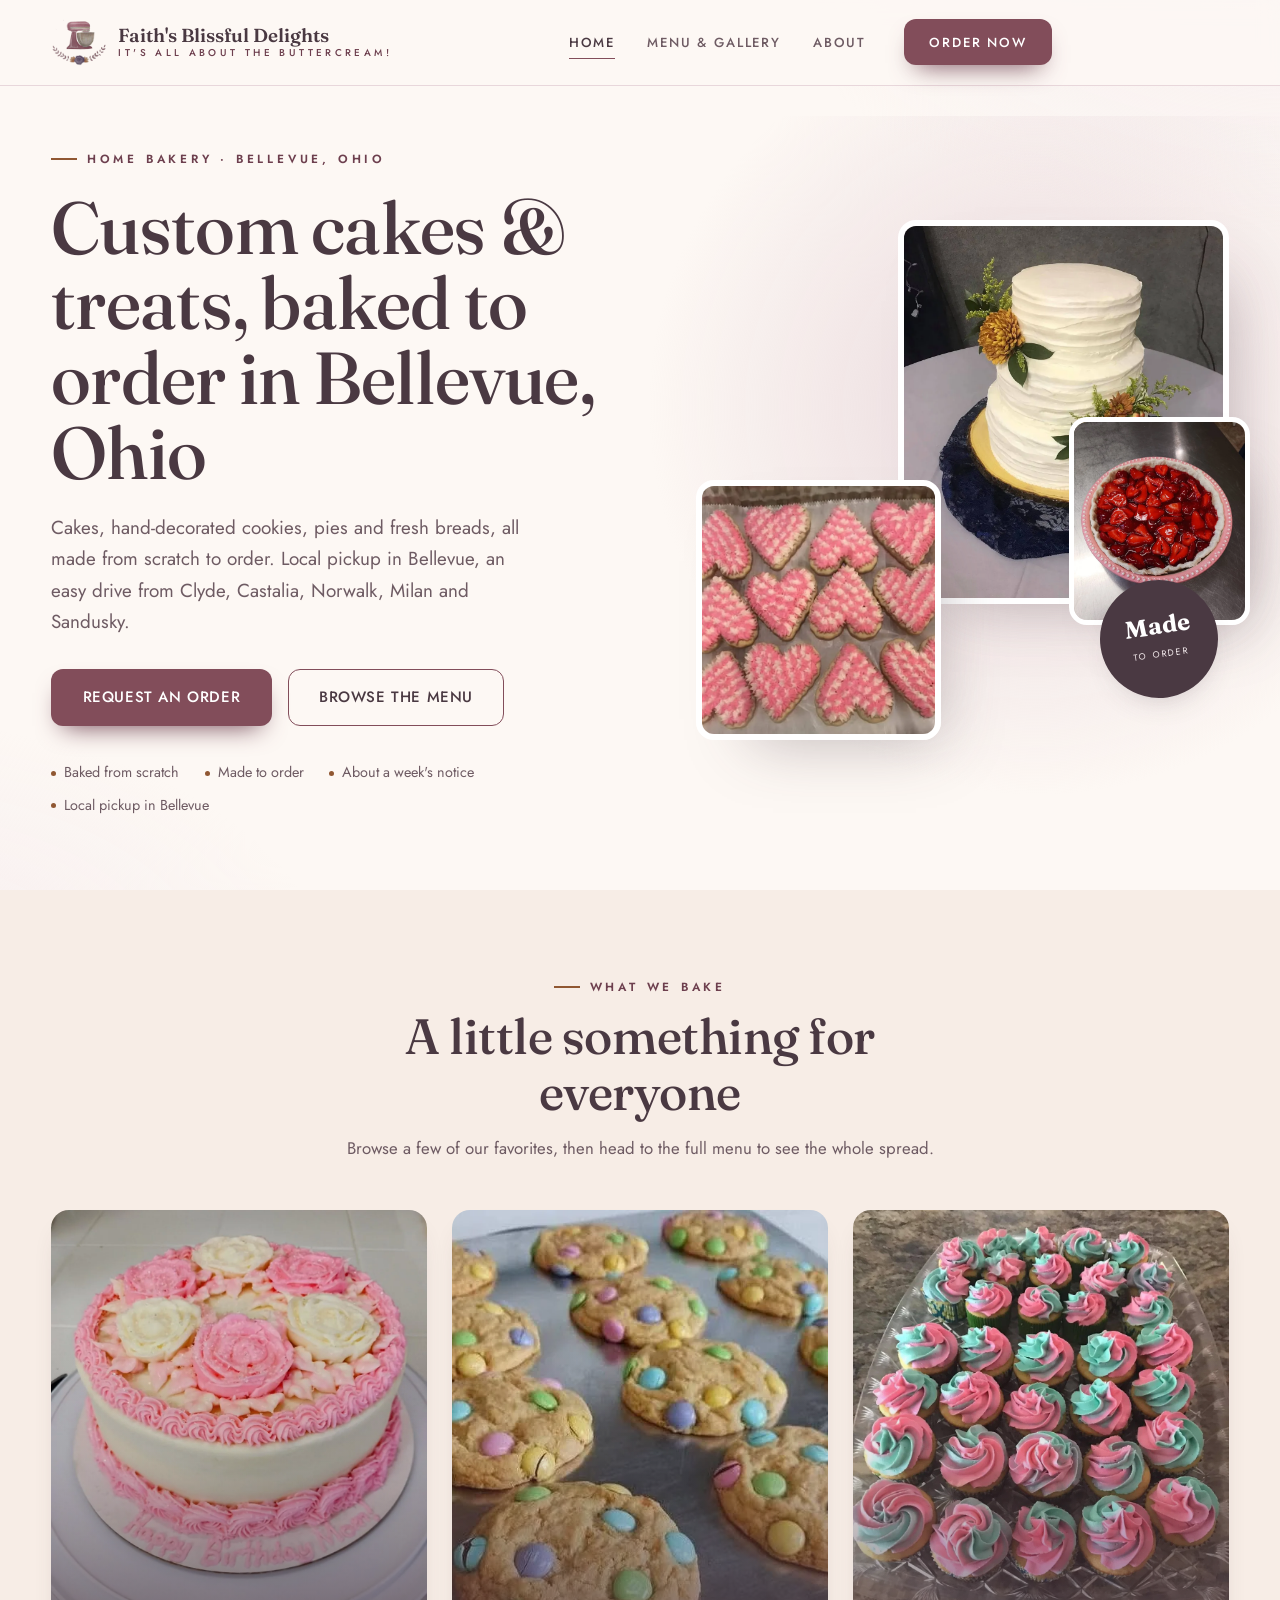
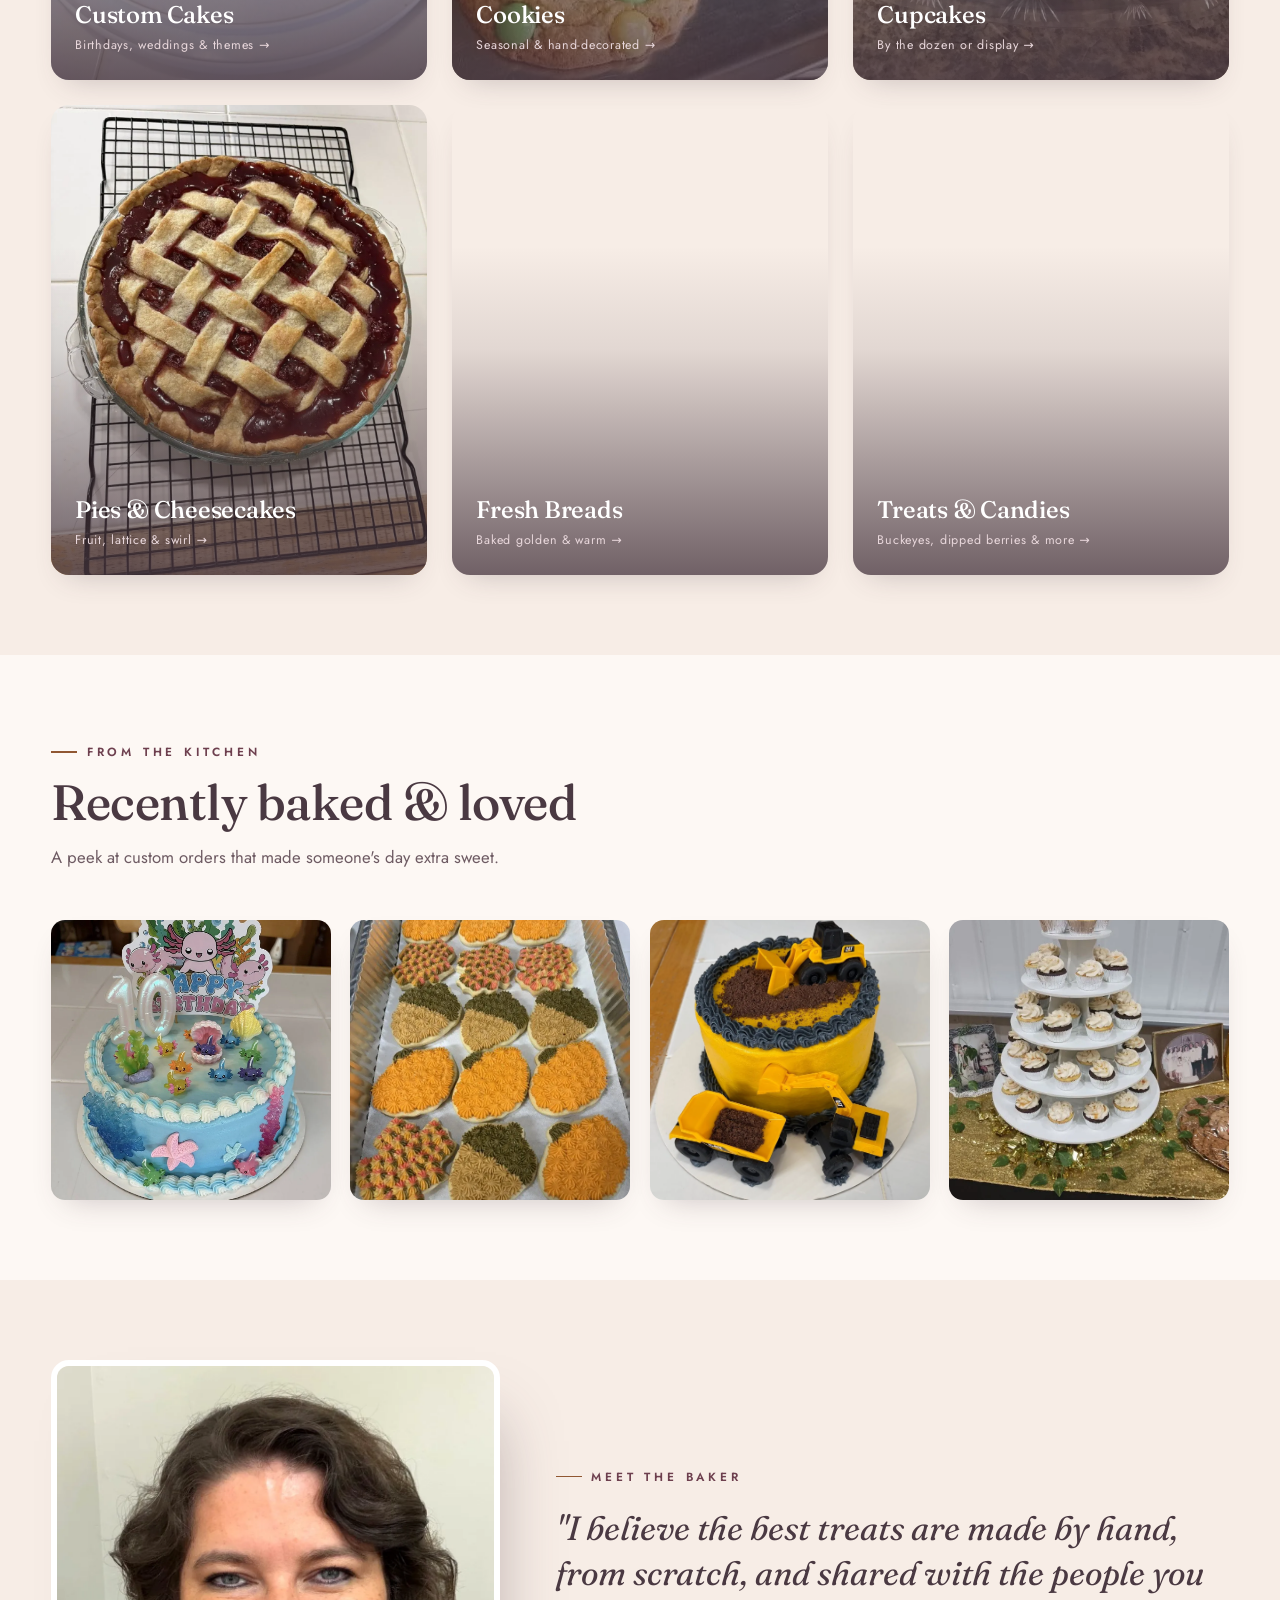
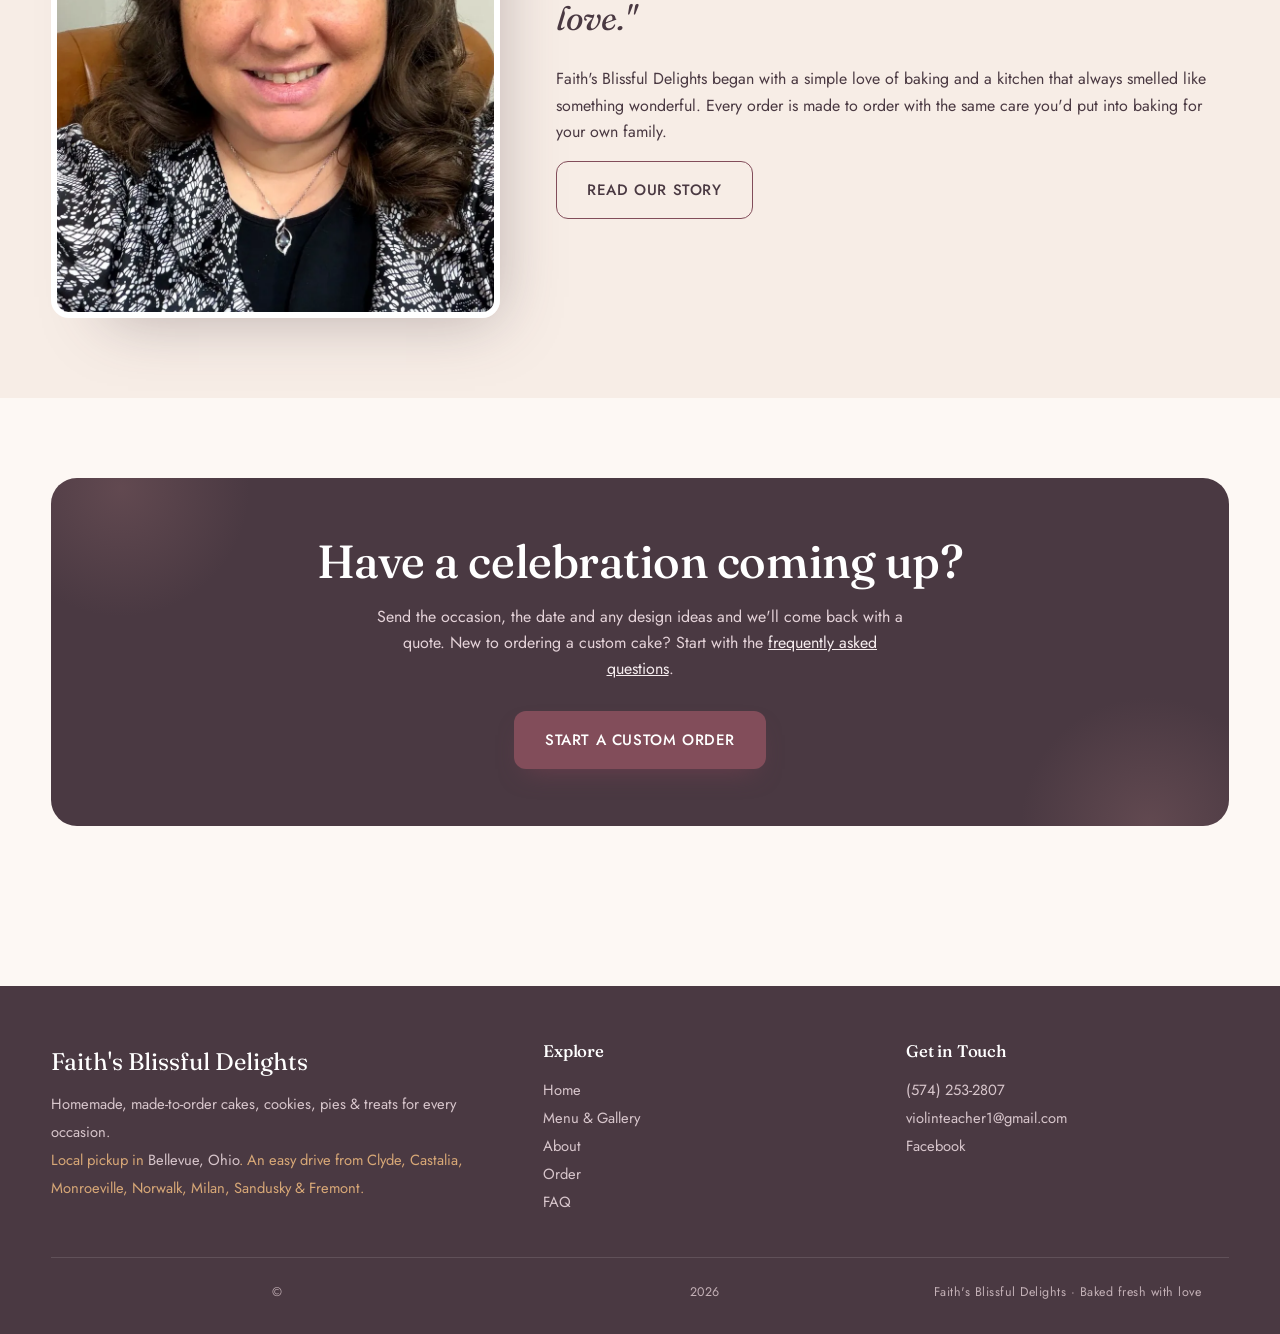
==== index.html @ 97f1eb55 "Enlarge contact-row tap targets on phones Phone, email, address and inline CTA links measured 21-24p" ====
<!DOCTYPE html>
<html lang="en">
<head>
<meta charset="UTF-8">
<meta name="viewport" content="width=device-width, initial-scale=1">
<meta name="color-scheme" content="light">
<meta name="supported-color-schemes" content="light">
<!-- Marks the document as scripted before first paint, so style.css can hide
     .reveal elements. If this never runs, they stay visible rather than blank. -->
<script>document.documentElement.className += " js";</script>
<!-- Google Analytics (GA4) -->
<script async src="https://www.googletagmanager.com/gtag/js?id=G-HCV9DY8H45"></script>
<script>
  window.dataLayer = window.dataLayer || [];
  function gtag(){dataLayer.push(arguments);}
  gtag('js', new Date());
  gtag('config', 'G-HCV9DY8H45');
</script>
<title>Faith's Blissful Delights | Home Bakery in Bellevue, OH</title>
<meta name="description" content="Custom cakes, cookies, pies & treats baked to order in Bellevue, Ohio. Birthdays, weddings & every celebration, with local pickup. Get a quote today.">
<link rel="canonical" href="https://faithsblissfuldelights.com/">
<meta name="robots" content="index, follow">
<meta name="geo.region" content="US-OH">
<meta name="geo.placename" content="Bellevue, Ohio">
<!-- Open Graph (Facebook, iMessage, etc.) -->
<meta property="og:type" content="website">
<meta property="og:title" content="Faith's Blissful Delights | Home Bakery in Bellevue, OH">
<meta property="og:description" content="Homemade cakes, cookies, pies & treats baked fresh to order in Bellevue, Ohio. Custom orders for every celebration.">
<meta property="og:url" content="https://faithsblissfuldelights.com/">
<meta property="og:image" content="https://faithsblissfuldelights.com/img/cake-wedding-rustic.jpg">
<meta property="og:site_name" content="Faith's Blissful Delights">
<meta name="twitter:card" content="summary_large_image">
<meta name="twitter:title" content="Faith's Blissful Delights | Home Bakery in Bellevue, OH">
<meta name="twitter:description" content="Homemade cakes, cookies, pies & treats baked fresh to order in Bellevue, Ohio.">
<meta name="twitter:image" content="https://faithsblissfuldelights.com/img/cake-wedding-rustic.jpg">
<link rel="icon" type="image/png" href="img/favicon.png">
<link rel="stylesheet" href="style.css?v=3">
<!-- Canonical business record. Other pages reference this by @id rather than
     repeating it. Deliberately omitted: `geo` (no verified coordinates - add them
     from the Google Business Profile once it exists, don't guess) and
     `openingHours` (made-to-order, so there are no storefront hours to publish). -->
<script type="application/ld+json">
{
  "@context": "https://schema.org",
  "@type": "Bakery",
  "@id": "https://faithsblissfuldelights.com/#bakery",
  "name": "Faith's Blissful Delights",
  "description": "Home bakery in Bellevue, Ohio making custom cakes, hand-decorated cookies, cupcakes, pies and fresh breads to order.",
  "slogan": "It's all about the Buttercream!",
  "url": "https://faithsblissfuldelights.com/",
  "logo": "https://faithsblissfuldelights.com/img/logo-faith.png",
  "image": [
    "https://faithsblissfuldelights.com/img/cake-wedding-rustic.jpg",
    "https://faithsblissfuldelights.com/img/cake-lambeth.jpg",
    "https://faithsblissfuldelights.com/img/cookies-christmas-platter.jpg"
  ],
  "telephone": "+1-574-253-2807",
  "email": "violinteacher1@gmail.com",
  "priceRange": "$$",
  "currenciesAccepted": "USD",
  "address": {
    "@type": "PostalAddress",
    "addressLocality": "Bellevue",
    "addressRegion": "OH",
    "postalCode": "44811",
    "addressCountry": "US"
  },
  "areaServed": [
    { "@type": "City", "name": "Bellevue", "addressRegion": "OH" },
    { "@type": "City", "name": "Clyde", "addressRegion": "OH" },
    { "@type": "City", "name": "Castalia", "addressRegion": "OH" },
    { "@type": "City", "name": "Monroeville", "addressRegion": "OH" },
    { "@type": "City", "name": "Norwalk", "addressRegion": "OH" },
    { "@type": "City", "name": "Milan", "addressRegion": "OH" },
    { "@type": "City", "name": "Sandusky", "addressRegion": "OH" },
    { "@type": "City", "name": "Fremont", "addressRegion": "OH" }
  ],
  "servesCuisine": "Bakery, Desserts",
  "hasOfferCatalog": {
    "@type": "OfferCatalog",
    "name": "Made to order",
    "itemListElement": [
      { "@type": "Offer", "itemOffered": { "@type": "Product", "name": "Custom celebration cakes" } },
      { "@type": "Offer", "itemOffered": { "@type": "Product", "name": "Wedding cakes" } },
      { "@type": "Offer", "itemOffered": { "@type": "Product", "name": "Hand-decorated cookies" } },
      { "@type": "Offer", "itemOffered": { "@type": "Product", "name": "Cupcakes" } },
      { "@type": "Offer", "itemOffered": { "@type": "Product", "name": "Pies and cheesecakes" } },
      { "@type": "Offer", "itemOffered": { "@type": "Product", "name": "Fresh breads" } }
    ]
  },
  "sameAs": ["https://www.facebook.com/p/Faiths-Blissful-Delights-100063565023319/"]
}
</script>
<script type="application/ld+json">
{
  "@context": "https://schema.org",
  "@type": "WebSite",
  "name": "Faith's Blissful Delights",
  "url": "https://faithsblissfuldelights.com/",
  "publisher": { "@id": "https://faithsblissfuldelights.com/#bakery" }
}
</script>
<style>
/* ---------- HERO ---------- */
.hero{ position:relative; z-index:1; padding:3.5rem 0 4.5rem; overflow:hidden; }
.hero .wrap{ display:grid; grid-template-columns:1.05fr .95fr; gap:3.5rem; align-items:center; }
.hero-copy .eyebrow{ margin-bottom:1.3rem; }
.hero-copy h1{ font-size:clamp(2.7rem,6vw,4.6rem); line-height:1.02; margin-bottom:1.4rem; }
.hero-copy h1 em{ font-style:italic; color:var(--rose-deep); }
.hero-copy .lead{ font-size:1.18rem; color:var(--ink-soft); max-width:30rem; margin-bottom:2rem; }
.hero-actions{ display:flex; gap:1rem; flex-wrap:wrap; }
/* plain, verifiable facts — not styled as pseudo-statistics */
.hero-facts{ margin-top:2.2rem; display:flex; flex-wrap:wrap; gap:.55rem 1.6rem; list-style:none; }
.hero-facts li{ display:flex; align-items:center; gap:.5rem; font-size:.9rem; color:var(--ink-soft); }
.hero-facts li::before{ content:""; flex:none; width:5px; height:5px; border-radius:50%; background:var(--champagne); }

/* hero collage */
.hero-art{ position:relative; height:520px; }
.hero-art figure{ position:absolute; border-radius:var(--radius); overflow:hidden; box-shadow:var(--shadow); border:6px solid var(--white); }
.hero-art img{ width:100%; height:100%; object-fit:cover; }
.hero-art .a{ width:62%; height:74%; top:0; right:0; z-index:2; }
.hero-art .b{ width:46%; height:50%; bottom:0; left:0; z-index:3; }
.hero-art .c{ width:34%; height:40%; top:38%; right:-4%; z-index:4; border-width:5px; }
.hero-art .blob{ position:absolute; width:140%; height:140%; top:-20%; left:-20%; z-index:0;
  background:radial-gradient(circle at 60% 40%, var(--rose-soft), transparent 62%); }
.hero-badge{ position:absolute; bottom:8%; right:2%; z-index:5; width:118px; height:118px;
  display:grid; place-items:center; text-align:center; border-radius:50%;
  background:var(--ink); color:var(--rose-mist); font-family:var(--serif);
  box-shadow:var(--shadow-sm); transform:rotate(-8deg); }
.hero-badge b{ display:block; font-size:1.5rem; color:#fff; line-height:1; }
.hero-badge span{ font-family:var(--sans); font-size:.56rem; letter-spacing:.2em; text-transform:uppercase; margin-top:4px; }

/* ---------- categories ---------- */
.cats{ display:grid; grid-template-columns:repeat(3,1fr); gap:1.6rem; }
.cat{ position:relative; border-radius:var(--radius); overflow:hidden; aspect-ratio:4/5; box-shadow:var(--shadow-sm); display:block; }
.cat img{ width:100%; height:100%; object-fit:cover; transition:transform .7s cubic-bezier(.2,.7,.2,1); }
.cat::after{ content:""; position:absolute; inset:0; background:linear-gradient(to top, rgba(74,57,66,.78) 0%, rgba(74,57,66,.12) 48%, transparent 70%); }
.cat-label{ position:absolute; left:0; right:0; bottom:0; z-index:2; padding:1.4rem 1.5rem; color:#fff; }
.cat-label h3{ color:#fff; font-size:1.5rem; margin-bottom:.15rem; }
.cat-label span{ font-size:.78rem; letter-spacing:.06em; color:var(--rose-soft); display:inline-flex; align-items:center; gap:.4rem; }
.cat:hover img{ transform:scale(1.06); }

/* ---------- featured strip ---------- */
.feat{ display:grid; grid-template-columns:repeat(4,1fr); gap:1.2rem; }
.feat figure{ border-radius:14px; overflow:hidden; box-shadow:var(--shadow-sm); aspect-ratio:1; }
.feat img{ width:100%; height:100%; object-fit:cover; transition:transform .6s ease; }
.feat figure:hover img{ transform:scale(1.07); }

/* ---------- about teaser ---------- */
.about-teaser{ display:grid; grid-template-columns:.8fr 1.2fr; gap:3.5rem; align-items:center; }
.about-teaser .photo{ border-radius:var(--radius); overflow:hidden; box-shadow:var(--shadow); border:6px solid var(--white); }
.about-teaser .photo img{ width:100%; aspect-ratio:4/5; object-fit:cover; object-position:center top; }
.about-teaser blockquote{ font-family:var(--serif); font-size:clamp(1.5rem,3vw,2.1rem); font-style:italic; line-height:1.34; color:var(--ink); margin:1.2rem 0 1.6rem; }
.about-teaser .sig{ font-family:var(--serif); font-size:1.15rem; color:var(--rose-deep); }

/* ---------- order band ---------- */
.order-band{ background:var(--ink); color:var(--rose-mist); border-radius:26px; padding:3.6rem; text-align:center; position:relative; overflow:hidden; }
.order-band::before, .order-band::after{ content:""; position:absolute; width:260px; height:260px; border-radius:50%; background:radial-gradient(circle, rgba(143,104,108,.34), transparent 70%); }
.order-band::before{ top:-120px; left:-60px; } .order-band::after{ bottom:-130px; right:-50px; }
.order-band h2{ color:#fff; font-size:clamp(2rem,4vw,2.9rem); margin-bottom:1rem; position:relative; }
.order-band p{ max-width:34rem; margin:0 auto 1.8rem; color:#e4d2d8; position:relative; }
.order-band .btn-primary{ position:relative; }

@media(max-width:860px){
  .hero .wrap{ grid-template-columns:1fr; gap:2.5rem; }
  .hero-art{ height:420px; order:-1; }
  .cats{ grid-template-columns:1fr 1fr; }
  .feat{ grid-template-columns:1fr 1fr; }
  .about-teaser{ grid-template-columns:1fr; gap:2rem; }
  .order-band{ padding:2.5rem 1.5rem; }
}
@media(max-width:520px){ .cats{ grid-template-columns:1fr; } }
</style>
</head>
<body>

<!-- NAV -->
<header class="nav">
  <div class="wrap">
    <a class="brand" href="index.html">
      <img class="mark" src="img/logo-faith.png" alt="Faith's Blissful Delights logo">
      <span class="name">Faith's Blissful Delights<span>It's all about the Buttercream!</span></span>
    </a>
    <nav class="nav-links" id="navLinks">
      <a href="index.html" class="active">Home</a>
      <a href="menu.html">Menu &amp; Gallery</a>
      <a href="about.html">About</a>
      <a href="order.html" class="btn btn-primary nav-cta">Order Now</a>
    </nav>
    <button class="nav-toggle" id="navToggle" aria-label="Menu"><span></span><span></span><span></span></button>
  </div>
</header>

<!-- HERO -->
<section class="hero">
  <div class="wrap">
    <div class="hero-copy reveal">
      <span class="eyebrow">Home bakery &middot; Bellevue, Ohio</span>
      <h1>Custom cakes &amp; treats, baked to order in Bellevue, Ohio</h1>
      <p class="lead">Cakes, hand-decorated cookies, pies and fresh breads, all made from
        scratch to order. Local pickup in Bellevue, an easy drive from Clyde, Castalia,
        Norwalk, Milan and Sandusky.</p>
      <div class="hero-actions">
        <a href="order.html" class="btn btn-primary">Request an Order</a>
        <a href="menu.html" class="btn btn-ghost">Browse the Menu</a>
      </div>
      <ul class="hero-facts">
        <li>Baked from scratch</li>
        <li>Made to order</li>
        <li>About a week's notice</li>
        <li>Local pickup in Bellevue</li>
      </ul>
    </div>

    <div class="hero-art reveal">
      <div class="blob"></div>
      <figure class="a"><img src="img/cake-wedding-rustic.webp" alt="Rustic floral tiered wedding cake" fetchpriority="high" decoding="async"></figure>
      <figure class="b"><img src="img/cookies-heart-pink.webp" alt="Pink decorated heart cookies"></figure>
      <figure class="c"><img src="img/pie-strawberry-pink.webp" alt="Fresh strawberry pie"></figure>
      <div class="hero-badge"><div><b>Made</b><span>to Order</span></div></div>
    </div>
  </div>
</section>

<!-- CATEGORIES -->
<section class="section section-cream">
  <div class="wrap">
    <div class="section-head center reveal">
      <span class="eyebrow">What We Bake</span>
      <h2>A little something for everyone</h2>
      <p>Browse a few of our favorites, then head to the full menu to see the whole spread.</p>
    </div>
    <div class="cats">
      <a class="cat reveal" href="menu.html#cakes"><img src="img/cake-pink-rose.webp" alt="Custom cakes" loading="lazy" decoding="async"><div class="cat-label"><h3>Custom Cakes</h3><span>Birthdays, weddings &amp; themes &rarr;</span></div></a>
      <a class="cat reveal" href="menu.html#cookies"><img src="img/cookies-easter-mm.webp" alt="Decorated cookies" loading="lazy" decoding="async"><div class="cat-label"><h3>Cookies</h3><span>Seasonal &amp; hand-decorated &rarr;</span></div></a>
      <a class="cat reveal" href="menu.html#cupcakes"><img src="img/cupcakes-pink-teal.webp" alt="Cupcakes" loading="lazy" decoding="async"><div class="cat-label"><h3>Cupcakes</h3><span>By the dozen or display &rarr;</span></div></a>
      <a class="cat reveal" href="menu.html#pies"><img src="img/pie-cherry-lattice.webp" alt="Pies and cheesecakes" loading="lazy" decoding="async"><div class="cat-label"><h3>Pies &amp; Cheesecakes</h3><span>Fruit, lattice &amp; swirl &rarr;</span></div></a>
      <a class="cat reveal" href="menu.html#breads"><img src="img/bread-loaves-4.webp" alt="Fresh breads" loading="lazy" decoding="async"><div class="cat-label"><h3>Fresh Breads</h3><span>Baked golden &amp; warm &rarr;</span></div></a>
      <a class="cat reveal" href="menu.html#treats"><img src="img/treats-choc-strawberries.webp" alt="Sweet treats" loading="lazy" decoding="async"><div class="cat-label"><h3>Treats &amp; Candies</h3><span>Buckeyes, dipped berries &amp; more &rarr;</span></div></a>
    </div>
  </div>
</section>

<!-- FEATURED -->
<section class="section">
  <div class="wrap">
    <div class="section-head reveal">
      <span class="eyebrow">From the Kitchen</span>
      <h2>Recently baked &amp; loved</h2>
      <p>A peek at custom orders that made someone's day extra sweet.</p>
    </div>
    <div class="feat">
      <figure class="reveal"><img src="img/cake-axolotl.webp" alt="Axolotl ocean birthday cake" loading="lazy" decoding="async"></figure>
      <figure class="reveal"><img src="img/cookies-fall-pumpkin.webp" alt="Fall pumpkin and acorn cookies" loading="lazy" decoding="async"></figure>
      <figure class="reveal"><img src="img/cake-construction.webp" alt="Construction truck birthday cake" loading="lazy" decoding="async"></figure>
      <figure class="reveal"><img src="img/cupcakes-tower.webp" alt="Cupcake tower" loading="lazy" decoding="async"></figure>
    </div>
  </div>
</section>

<!-- ABOUT TEASER -->
<section class="section section-cream">
  <div class="wrap about-teaser">
    <div class="photo reveal"><img src="img/baker-faith.webp" alt="Faith, the baker behind Faith's Blissful Delights" loading="lazy" decoding="async"></div>
    <div class="reveal">
      <span class="eyebrow">Meet the Baker</span>
      <blockquote>"I believe the best treats are made by hand, from scratch, and shared with the people you love."</blockquote>
      <p>Faith's Blissful Delights began with a simple love of baking and a kitchen that always smelled like something wonderful. Every order is made to order with the same care you'd put into baking for your own family.</p>
      <p style="margin-top:1rem"><a href="about.html" class="btn btn-ghost">Read Our Story</a></p>
    </div>
  </div>
</section>

<!-- ORDER BAND -->
<section class="section">
  <div class="wrap">
    <div class="order-band reveal">
      <h2>Have a celebration coming up?</h2>
      <p>Send the occasion, the date and any design ideas and we'll come back with a quote. New to ordering a custom cake? Start with the <a href="faq.html" style="color:var(--rose-mist);text-decoration:underline">frequently asked questions</a>.</p>
      <a href="order.html" class="btn btn-primary">Start a Custom Order</a>
    </div>
  </div>
</section>

<!-- FOOTER -->
<footer class="footer" id="contact">
  <div class="wrap">
    <div>
      <div class="name-lg">Faith's Blissful Delights</div>
      <p>Homemade, made-to-order cakes, cookies, pies &amp; treats for every occasion.</p>
      <p class="place">Local pickup in <a href="https://www.google.com/maps/search/?api=1&amp;query=Bellevue%2C+OH" target="_blank" rel="noopener">Bellevue, Ohio</a>. An easy drive from Clyde, Castalia, Monroeville, Norwalk, Milan, Sandusky &amp; Fremont.</p>
    </div>
    <div>
      <h4>Explore</h4>
      <p><a href="index.html">Home</a></p>
      <p><a href="menu.html">Menu &amp; Gallery</a></p>
      <p><a href="about.html">About</a></p>
      <p><a href="order.html">Order</a></p>
      <p><a href="faq.html">FAQ</a></p>
    </div>
    <div>
      <h4>Get in Touch</h4>
      <p><a href="tel:5742532807">(574) 253-2807</a></p>
      <p><a href="mailto:violinteacher1@gmail.com">violinteacher1@gmail.com</a></p>
      <p><a href="https://www.facebook.com/p/Faiths-Blissful-Delights-100063565023319/" target="_blank" rel="noopener">Facebook</a></p>
    </div>
  </div>
  <div class="footer-bottom wrap">
    © <span id="yr"></span> Faith's Blissful Delights · Baked fresh with love
  </div>
</footer>

<script src="main.js?v=3"></script>
</body>
</html>
---- style.css ----
/* ============================================================
   Faith's Blissful Delights — shared styles
   Palette: dusty rose + ivory + soft charcoal-plum + champagne
   ============================================================ */

@import url('https://fonts.googleapis.com/css2?family=Fraunces:ital,opsz,wght@0,9..144,400;0,9..144,500;0,9..144,600;1,9..144,400;1,9..144,500&family=Jost:wght@300;400;500;600&display=swap');

:root{
  /* iOS Safari inverts pages that do not declare a scheme. */
  color-scheme: light only !important;
  /* ---- Core palette, sampled from Faith's hand-painted logo ----------------
     Every value below is taken from the pixels of img/logo-faith.png, and each
     is contrast-checked against WCAG AA (4.5:1 for normal text). The previous
     palette failed AA in four places, including the primary Order Now button
     at 2.60:1 — the ratios noted here are the reason for each choice.        */
  --plum:          #824d5a;  /* logo mixer body   — 6.65:1 on white  */
  --plum-deep:     #6d3f4e;  /* hover / active    — 8.50:1 on white  */
  --plum-tint:     #e8d7db;  /* borders, ghost-button hover          */
  --plum-wash:     #f6edef;  /* palest wash       — 9.35:1 on ink    */
  --mauve:         #8f686c;  /* logo mixing bowl  — 4.81:1 on white  */
  --terracotta:    #905732;  /* logo flowers      — 5.54:1 on ivory  */
  --terracotta-d:  #7d4a26;
  --terracotta-lt: #d8a877;  /* lifted for dark grounds — 5.01:1 on ink.
                                The base terracotta is only 1.84:1 there, so
                                anything sitting on the footer needs this.  */

  /* ---- Legacy aliases -----------------------------------------------------
     The original stylesheet named these after the old rose/champagne scheme
     and the names are referenced throughout all five pages. Rather than
     rewrite every call site, they now point at the logo-derived values above.
     Prefer the semantic names for anything new.                            */
  --rose:        var(--plum);
  --rose-deep:   var(--plum-deep);
  --rose-soft:   var(--plum-tint);
  --rose-mist:   var(--plum-wash);
  --champagne:   var(--terracotta);
  --champagne-d: var(--terracotta-d);

  --ivory:       #fdf8f4;   /* page background      — unchanged */
  --cream:       #f7ede6;   /* section alt bg       — unchanged */
  --ink:         #4a3942;   /* body text — 10.18:1 on ivory, unchanged */
  --ink-soft:    #6e5b63;   /* muted text — 5.96:1 on ivory, unchanged */
  --white:       #ffffff;
  --shadow:      26px 30px 60px -30px rgba(74,57,66,.35);
  --shadow-sm:   0 14px 30px -16px rgba(74,57,66,.30);
  --radius:      18px;
  --radius-btn:  12px;      /* buttons & interactive chips — squared, not pills */
  --maxw:        1180px;

  --serif: 'Fraunces', Georgia, 'Times New Roman', serif;
  --sans:  'Jost', system-ui, sans-serif;
}

*{ box-sizing:border-box; margin:0; padding:0; }

html{ scroll-behavior:smooth; }

body{
  font-family:var(--sans);
  color:var(--ink);
  background:var(--ivory);
  line-height:1.65;
  font-weight:400;
  -webkit-font-smoothing:antialiased;
  overflow-x:hidden;
}

/* subtle paper grain + blush corner washes for atmosphere */
body::before{
  content:"";
  position:fixed; inset:0;
  background:
    radial-gradient(70vw 60vh at 100% -10%, var(--rose-mist), transparent 60%),
    radial-gradient(60vw 50vh at -10% 110%, var(--rose-mist), transparent 60%);
  pointer-events:none; z-index:0;
}

h1,h2,h3,h4{ font-family:var(--serif); font-weight:500; line-height:1.12; color:var(--ink); letter-spacing:-.01em; }
img{ display:block; max-width:100%; }
a{ color:inherit; text-decoration:none; }

.wrap{ width:min(92%,var(--maxw)); margin-inline:auto; position:relative; z-index:1; }

/* ---------- buttons ---------- */
.btn{
  display:inline-flex; align-items:center; gap:.55rem;
  font-family:var(--sans); font-weight:500; font-size:.94rem;
  letter-spacing:.04em; text-transform:uppercase;
  padding:.95rem 1.9rem; border-radius:var(--radius-btn);
  border:1.5px solid transparent; cursor:pointer;
  transition:transform .25s ease, box-shadow .25s ease, background .25s ease, color .25s ease;
}
.btn-primary{ background:var(--rose); color:var(--white); box-shadow:0 12px 26px -12px var(--rose-deep); }
.btn-primary:hover{ background:var(--rose-deep); transform:translateY(-2px); box-shadow:0 18px 34px -14px var(--rose-deep); }
.btn-ghost{ background:transparent; color:var(--ink); border-color:var(--rose); }
.btn-ghost:hover{ background:var(--rose-soft); transform:translateY(-2px); }

/* ---------- nav ---------- */
.nav{
  position:sticky; top:0; z-index:50;
  backdrop-filter:saturate(140%) blur(10px);
  background:rgba(253,248,244,.82);
  border-bottom:1px solid var(--rose-soft);
}
.nav .wrap{ display:flex; align-items:center; justify-content:space-between; padding:.9rem 0; }
.brand{ display:flex; align-items:center; gap:.7rem; }
.brand .mark{ width:56px; height:56px; flex:none; object-fit:contain; }
.brand .name{ font-family:var(--serif); font-size:1.18rem; font-weight:600; line-height:1.05; color:var(--ink); }
.brand .name span{ display:block; font-family:var(--sans); font-size:.62rem; letter-spacing:.34em; text-transform:uppercase; color:var(--rose-deep); font-weight:500; margin-top:2px; }
.nav-links{ display:flex; align-items:center; gap:2rem; }
.nav-links a{ font-size:.82rem; letter-spacing:.14em; text-transform:uppercase; font-weight:500; color:var(--ink-soft); position:relative; padding:.2rem 0; }
.nav-links a::after{ content:""; position:absolute; left:0; bottom:-3px; width:0; height:1.5px; background:var(--rose); transition:width .28s ease; }
.nav-links a:hover, .nav-links a.active{ color:var(--ink); }
.nav-links a:hover::after, .nav-links a.active::after{ width:100%; }
.nav-cta{ margin-left:.4rem; }
/* Higher specificity than `.nav-links a` above, which otherwise wins over
   `.btn-primary` on two properties and breaks the button:
     - its `padding:.2rem 0` squashed the text against the button edges;
     - its `color:var(--ink-soft)` overrode the button's white text, leaving
       muted ink on a saturated fill (1.06:1 — effectively invisible).
   Both are pinned here. The corner radius comes from --radius-btn on .btn. */
.nav-links a.nav-cta{ padding:.7rem 1.5rem; color:var(--white); }
.nav-links a.nav-cta:hover, .nav-links a.nav-cta.active{ color:var(--white); }
/* it's a button, not a text link — drop the underline indicator that was
   cutting across the letters */
.nav-links a.nav-cta::after{ display:none; }
.nav-toggle{ display:none; background:none; border:0; cursor:pointer; padding:.4rem; }
.nav-toggle span{ display:block; width:24px; height:2px; background:var(--ink); margin:5px 0; transition:.3s; border-radius:2px; }

/* ---------- footer ---------- */
.footer{ background:var(--ink); color:var(--rose-mist); margin-top:5rem; padding:3.5rem 0 2rem; position:relative; z-index:1; }
.footer .wrap{ display:grid; grid-template-columns:1.4fr 1fr 1fr; gap:2.5rem; }
.footer h4{ color:var(--white); font-size:1.05rem; margin-bottom:1rem; font-weight:500; }
.footer .name-lg{ font-family:var(--serif); font-size:1.5rem; color:var(--white); margin-bottom:.6rem; }
.footer a, .footer p{ color:#d8c6cc; font-size:.92rem; line-height:1.9; }
.footer a:hover{ color:var(--rose-soft); }
/* the terracotta accent is too dark to sit on the ink footer (1.84:1), so the
   lifted variant is used here instead — 5.01:1 */
.footer .place{ color:var(--terracotta-lt); }
.footer-bottom{ text-align:center; margin-top:2.5rem; padding-top:1.5rem; border-top:1px solid rgba(255,255,255,.12); font-size:.78rem; letter-spacing:.04em; color:#c3b0b6; }

/* ---------- shared section bits ---------- */
.eyebrow{ font-family:var(--sans); font-size:.74rem; letter-spacing:.32em; text-transform:uppercase; color:var(--rose-deep); font-weight:600; display:inline-flex; align-items:center; gap:.6rem; }
.eyebrow::before{ content:""; width:26px; height:1.5px; background:var(--champagne); display:inline-block; }
.section{ padding:5rem 0; position:relative; z-index:1; }
.section-cream{ background:var(--cream); }
.section-head{ max-width:640px; margin-bottom:3rem; }
.section-head.center{ margin-inline:auto; text-align:center; }
.section-head.center .eyebrow{ justify-content:center; }
.section-head h2{ font-size:clamp(2rem,4.5vw,3.1rem); margin:.8rem 0 .9rem; }
.section-head p{ color:var(--ink-soft); font-size:1.05rem; }

/* reveal-on-scroll */
/* Scroll reveal.
   The hidden state is gated behind `.js`, which a tiny inline script in each
   page's <head> adds before first paint. If scripting is unavailable — or that
   bootstrap never runs — the class is absent and every .reveal element simply
   renders visible. Without this gate, a JS failure left all 62 reveal elements
   on the site permanently at opacity:0, i.e. an entirely blank page.
   main.js also carries a timeout failsafe for the case where the observer
   itself never fires (background or non-composited tabs throttle it). */
.js .reveal{ opacity:0; transform:translateY(26px); transition:opacity .8s ease, transform .8s ease; }
.js .reveal.in{ opacity:1; transform:none; }

/* Readers who ask for less motion get the content, not the animation. */
@media (prefers-reduced-motion: reduce){
  .js .reveal{ opacity:1; transform:none; transition:none; }
}

/* slim CTA ribbon — sales nudge that sits high on each page */
.cta-ribbon{ position:relative; z-index:1; }
.cta-ribbon .wrap{ display:flex; align-items:center; justify-content:space-between; gap:1.5rem; flex-wrap:wrap;
  background:linear-gradient(100deg, var(--rose) 0%, var(--rose-deep) 100%); color:#fff;
  border-radius:18px; padding:1.4rem 2rem; box-shadow:0 16px 34px -18px var(--rose-deep); }
.cta-ribbon .txt{ display:flex; align-items:center; gap:.9rem; }
.cta-ribbon .txt .ic{ font-size:1.7rem; }
.cta-ribbon .txt b{ font-family:var(--serif); font-size:1.25rem; font-weight:500; display:block; line-height:1.15; }
.cta-ribbon .txt span{ font-size:.9rem; color:var(--rose-mist); }
.cta-ribbon .btn{ background:#fff; color:var(--rose-deep); border-color:#fff; white-space:nowrap; }
.cta-ribbon .btn:hover{ background:var(--ink); color:#fff; border-color:var(--ink); transform:translateY(-2px); }
@media(max-width:600px){ .cta-ribbon .wrap{ flex-direction:column; text-align:center; padding:1.5rem; } .cta-ribbon .txt{ flex-direction:column; gap:.4rem; } }

@media(max-width:860px){
  /* backdrop-filter on a parent traps position:fixed children — remove it on mobile
     so the drawer & overlay position against the viewport, not the short nav bar */
  .nav{ backdrop-filter:none; -webkit-backdrop-filter:none; background:var(--ivory); }
  .nav-links{
    position:fixed; top:0; right:0; bottom:0; height:100vh; height:100dvh;
    width:min(80%,320px);
    background:var(--ivory);
    flex-direction:column; align-items:flex-start; justify-content:flex-start;
    padding:5.5rem 2rem 2rem; gap:1.6rem; transform:translateX(100%);
    transition:transform .35s ease; box-shadow:-18px 0 50px -20px rgba(74,57,66,.45); z-index:70;
    overflow-y:auto;
  }
  .nav-links.open{ transform:none; }
  .nav-links a{ font-size:1.05rem; width:100%; }
  .nav-links a::after{ display:none; }
  .nav-links .nav-cta{ width:100%; justify-content:center; margin-left:0; margin-top:.5rem; }
  .nav-toggle{ display:block; position:relative; z-index:80; }
  /* hamburger -> X */
  .nav-toggle.active span:nth-child(1){ transform:translateY(7px) rotate(45deg); }
  .nav-toggle.active span:nth-child(2){ opacity:0; }
  .nav-toggle.active span:nth-child(3){ transform:translateY(-7px) rotate(-45deg); }
  /* dimming overlay behind drawer */
  .nav-overlay{ position:fixed; inset:0; background:rgba(40,28,34,.5);
    opacity:0; visibility:hidden; transition:opacity .35s ease, visibility .35s ease; z-index:60; }
  .nav-overlay.open{ opacity:1; visibility:visible; }
  .footer .wrap{ grid-template-columns:1fr; gap:2rem; }
}

/* ===== Touch devices: disable hover effects to prevent the "tap twice" bug =====
   On touch screens the first tap would otherwise trigger :hover instead of the
   link. Limiting hover styling to real pointers makes the first tap activate. */
@media (hover: none) {
  .btn-primary:hover,
  .btn-ghost:hover,
  .cta-ribbon .btn:hover,
  .cat:hover img,
  .feat figure:hover img,
  .g-item:hover img { transform: none; }
  .btn-primary:hover { background: var(--rose); box-shadow: 0 12px 26px -12px var(--rose-deep); }
  .btn-ghost:hover { background: transparent; }
  .cta-ribbon .btn:hover { background:#fff; color:var(--rose-deep); border-color:#fff; }
}


/* --------------------------------------------------------------------------
   Footer link tap targets (added 2026-08-06 after a rendered audit).
   Footer links measured 17-36px tall against the 44px minimum that both Apple
   and Google publish, so a fingertip overlapped the neighbouring link. Padding
   only: the text size is unchanged, and this is scoped to phones so desktop
   footer density stays exactly as it was.
   -------------------------------------------------------------------------- */
@media (max-width: 640px) {
  footer .wrap a { padding-top: 11px; padding-bottom: 11px; }
}

/* --------------------------------------------------------------------------
   Contact-row tap targets (2026-08-06). Phone, email and address links measured
   21-24px against the 44px minimum. Padding only, phones only; inline-block so
   the padding actually enlarges the hit area rather than being ignored.
   -------------------------------------------------------------------------- */
@media (max-width: 640px) {
  .place a { display:inline-block; padding-top:10px; padding-bottom:10px; }
}
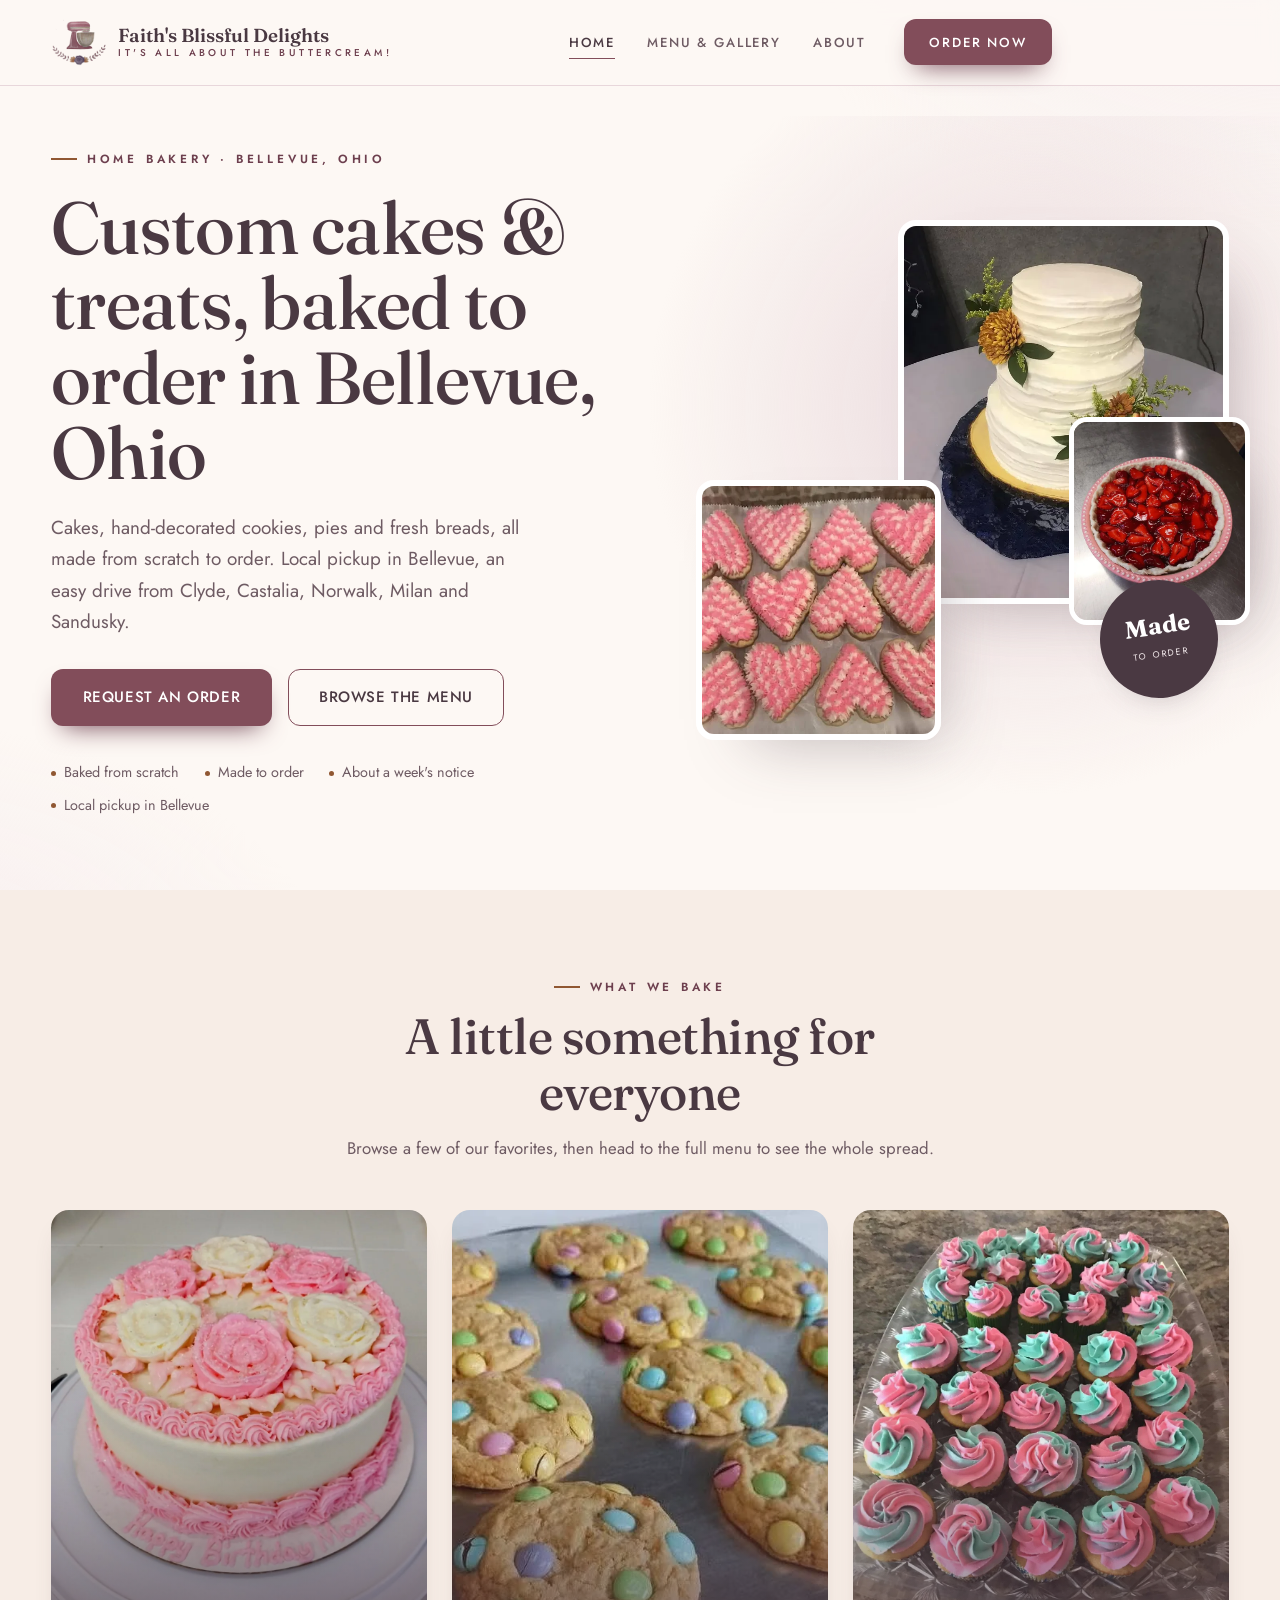
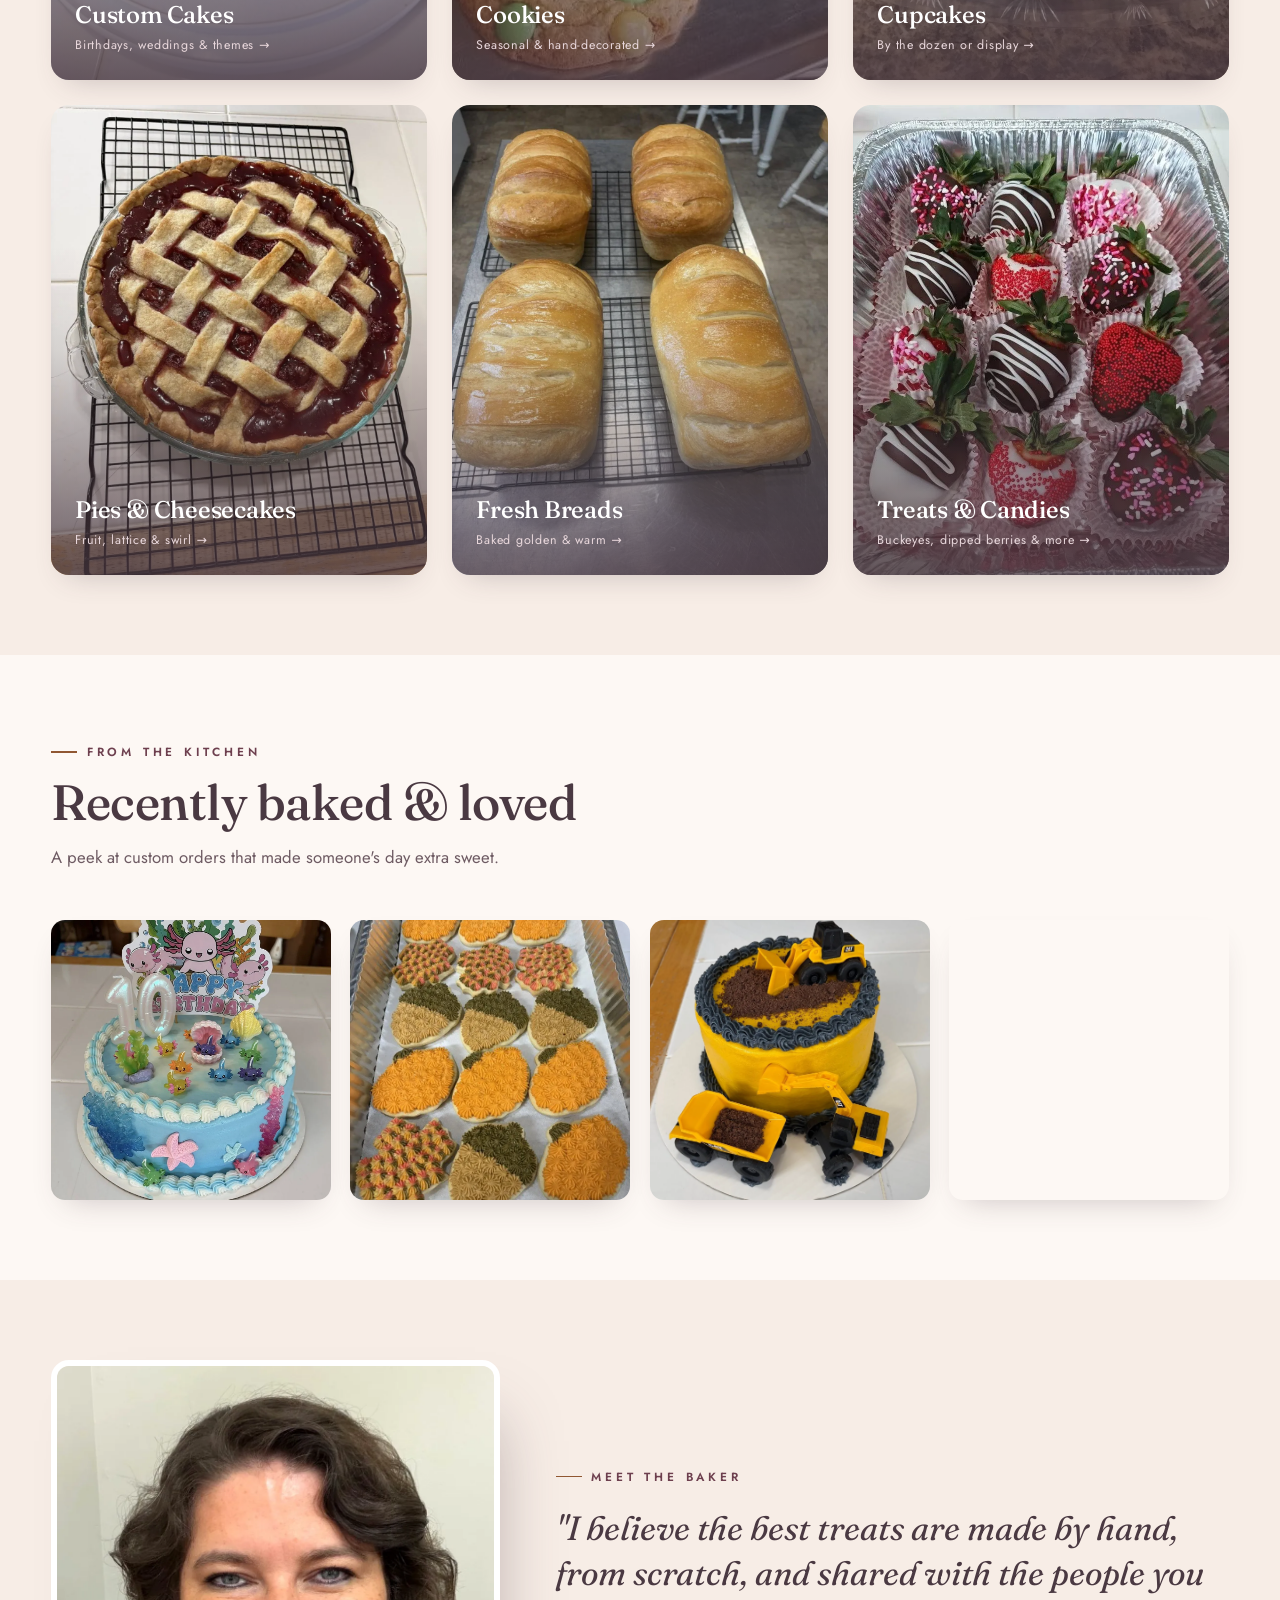
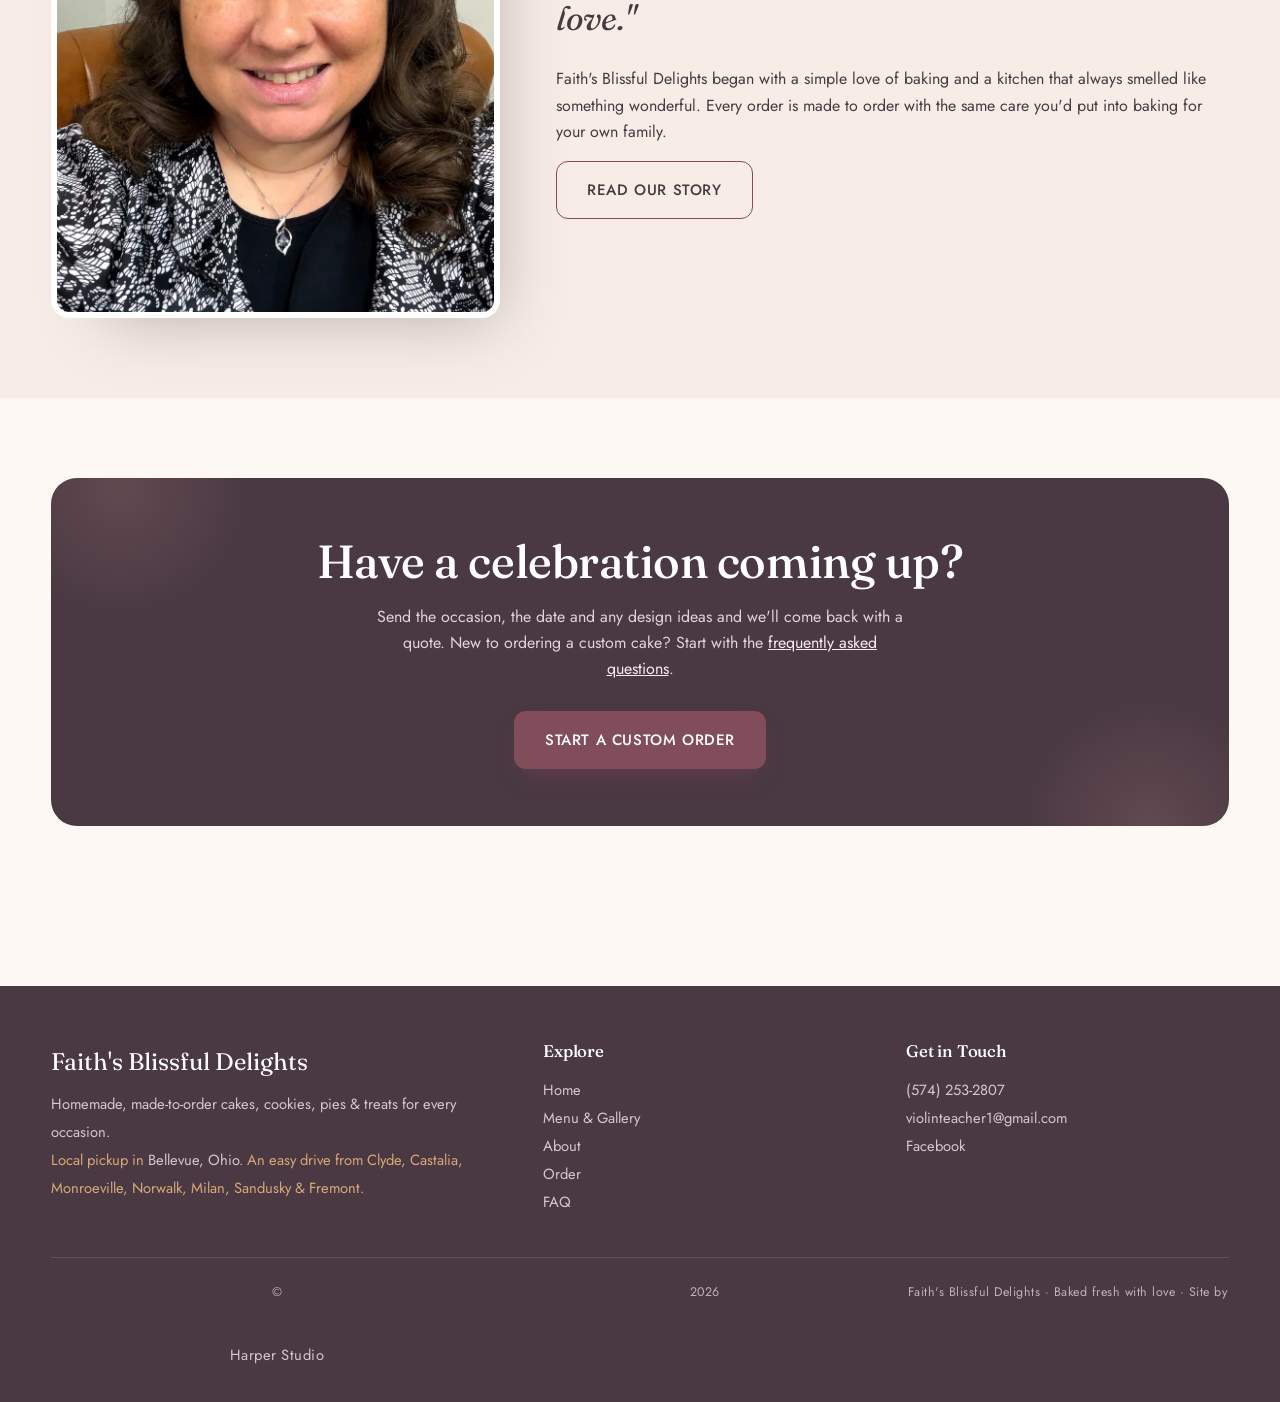
==== commit 50076199: "Add a "Site by Harper Studio" credit to the footer A single branded link in the footer of every page" ====
--- a/index.html
+++ b/index.html
@@ -306,7 +306,7 @@
     </div>
   </div>
   <div class="footer-bottom wrap">
-    © <span id="yr"></span> Faith's Blissful Delights · Baked fresh with love
+    © <span id="yr"></span> Faith's Blissful Delights · Baked fresh with love · Site by <a href="https://harperstudio.co/" target="_blank" rel="noopener">Harper Studio</a>
   </div>
 </footer>
 
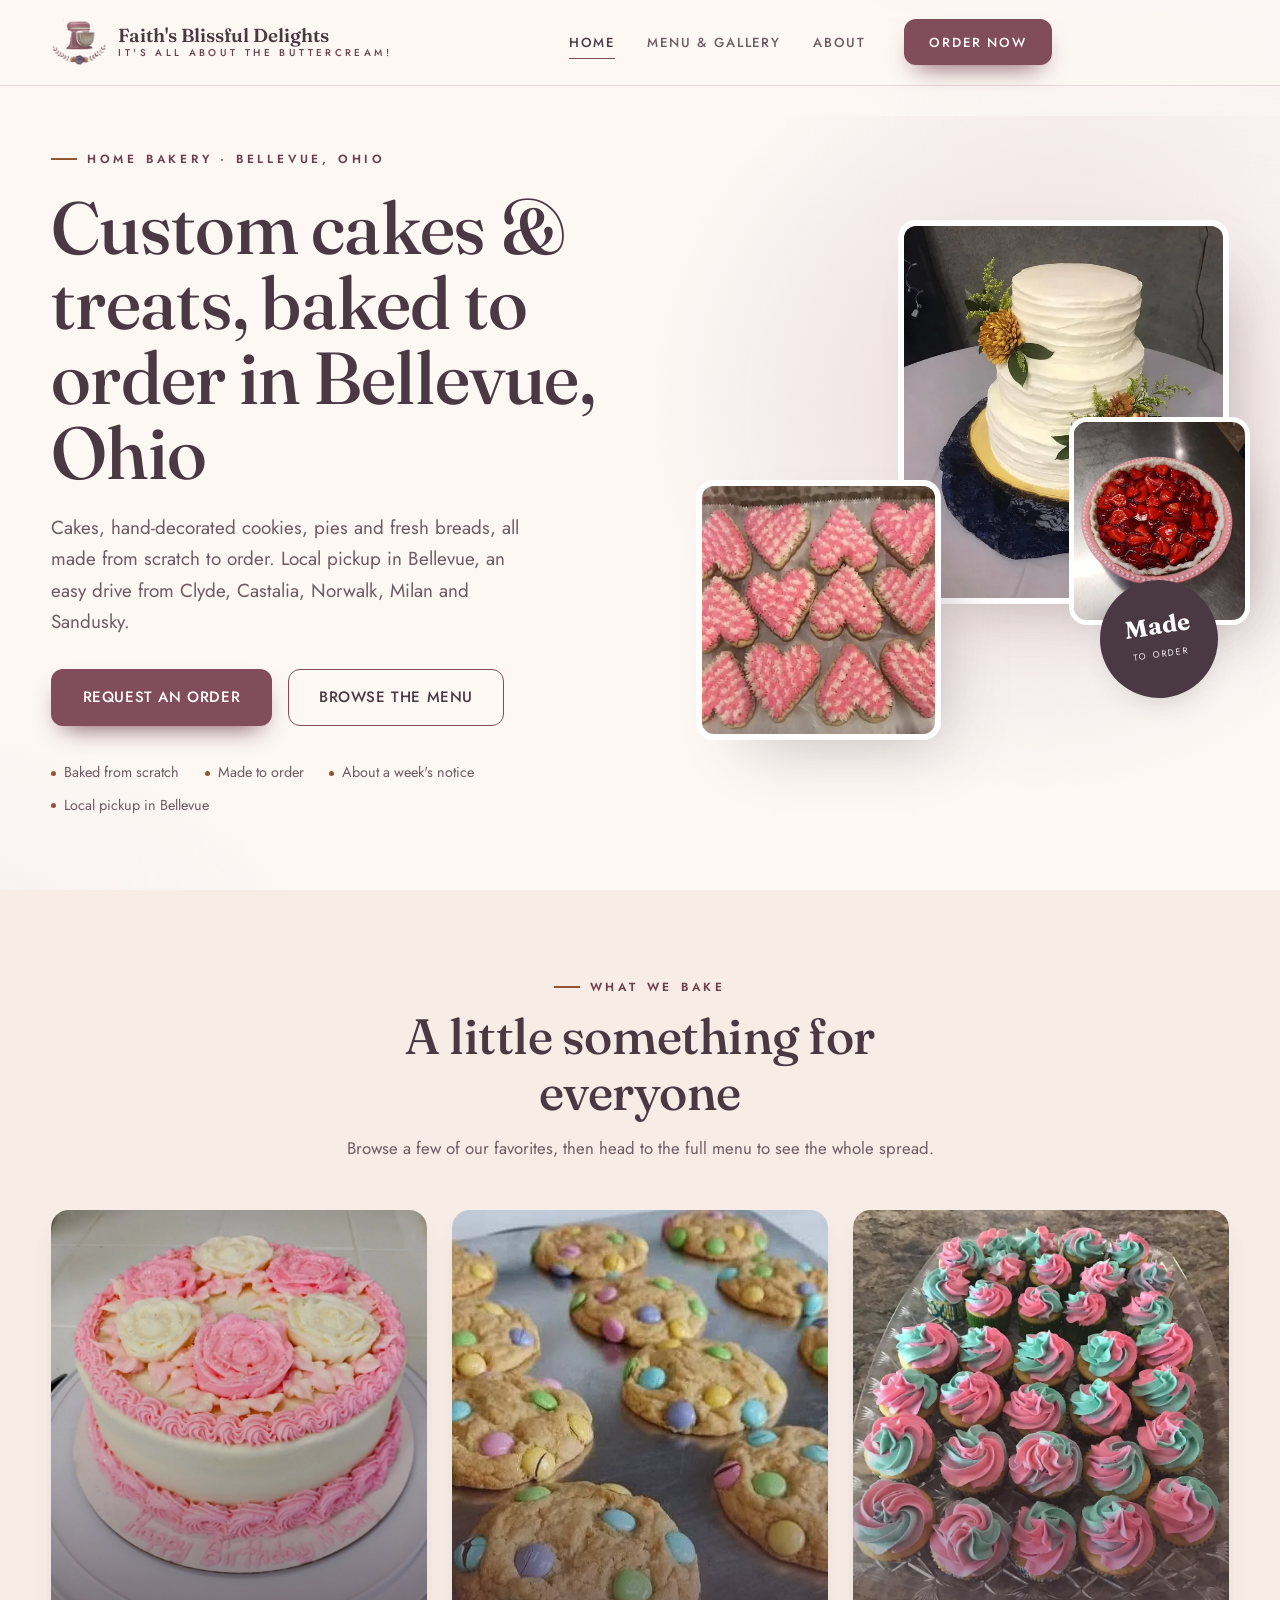
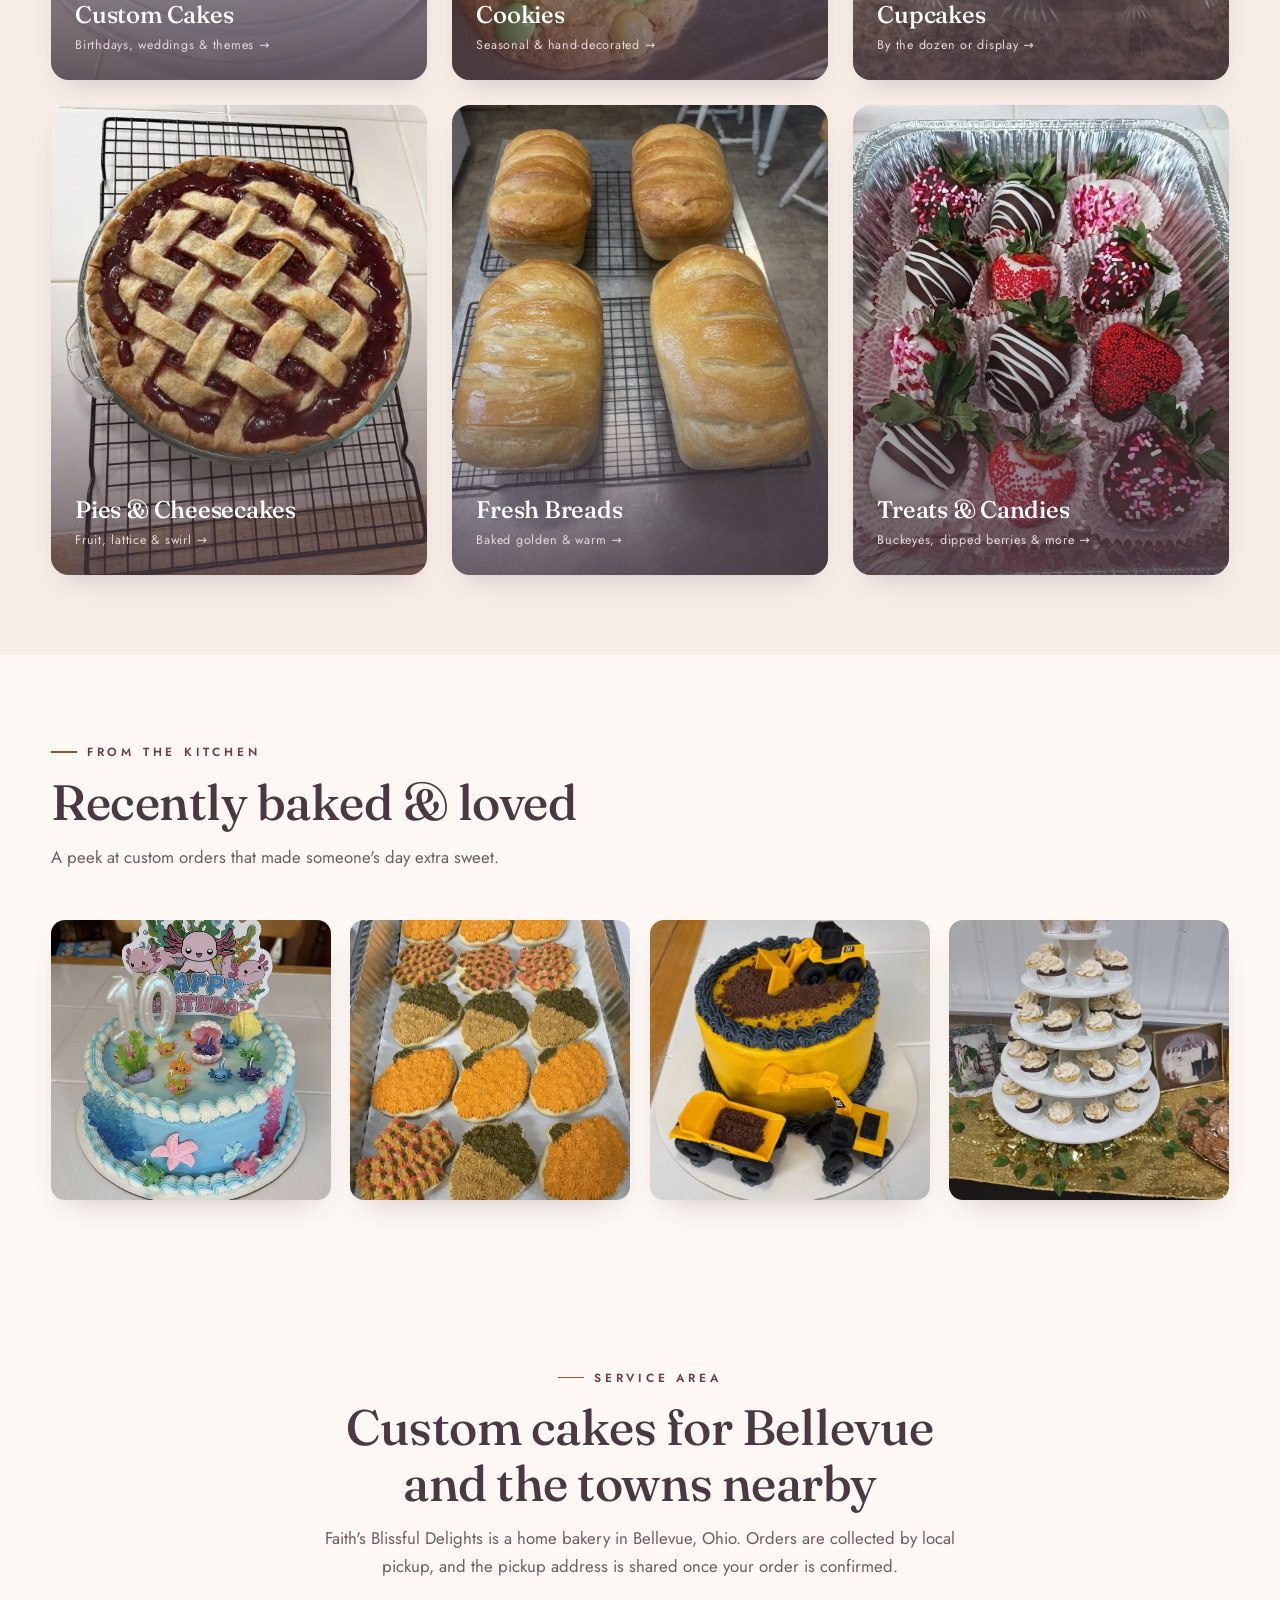
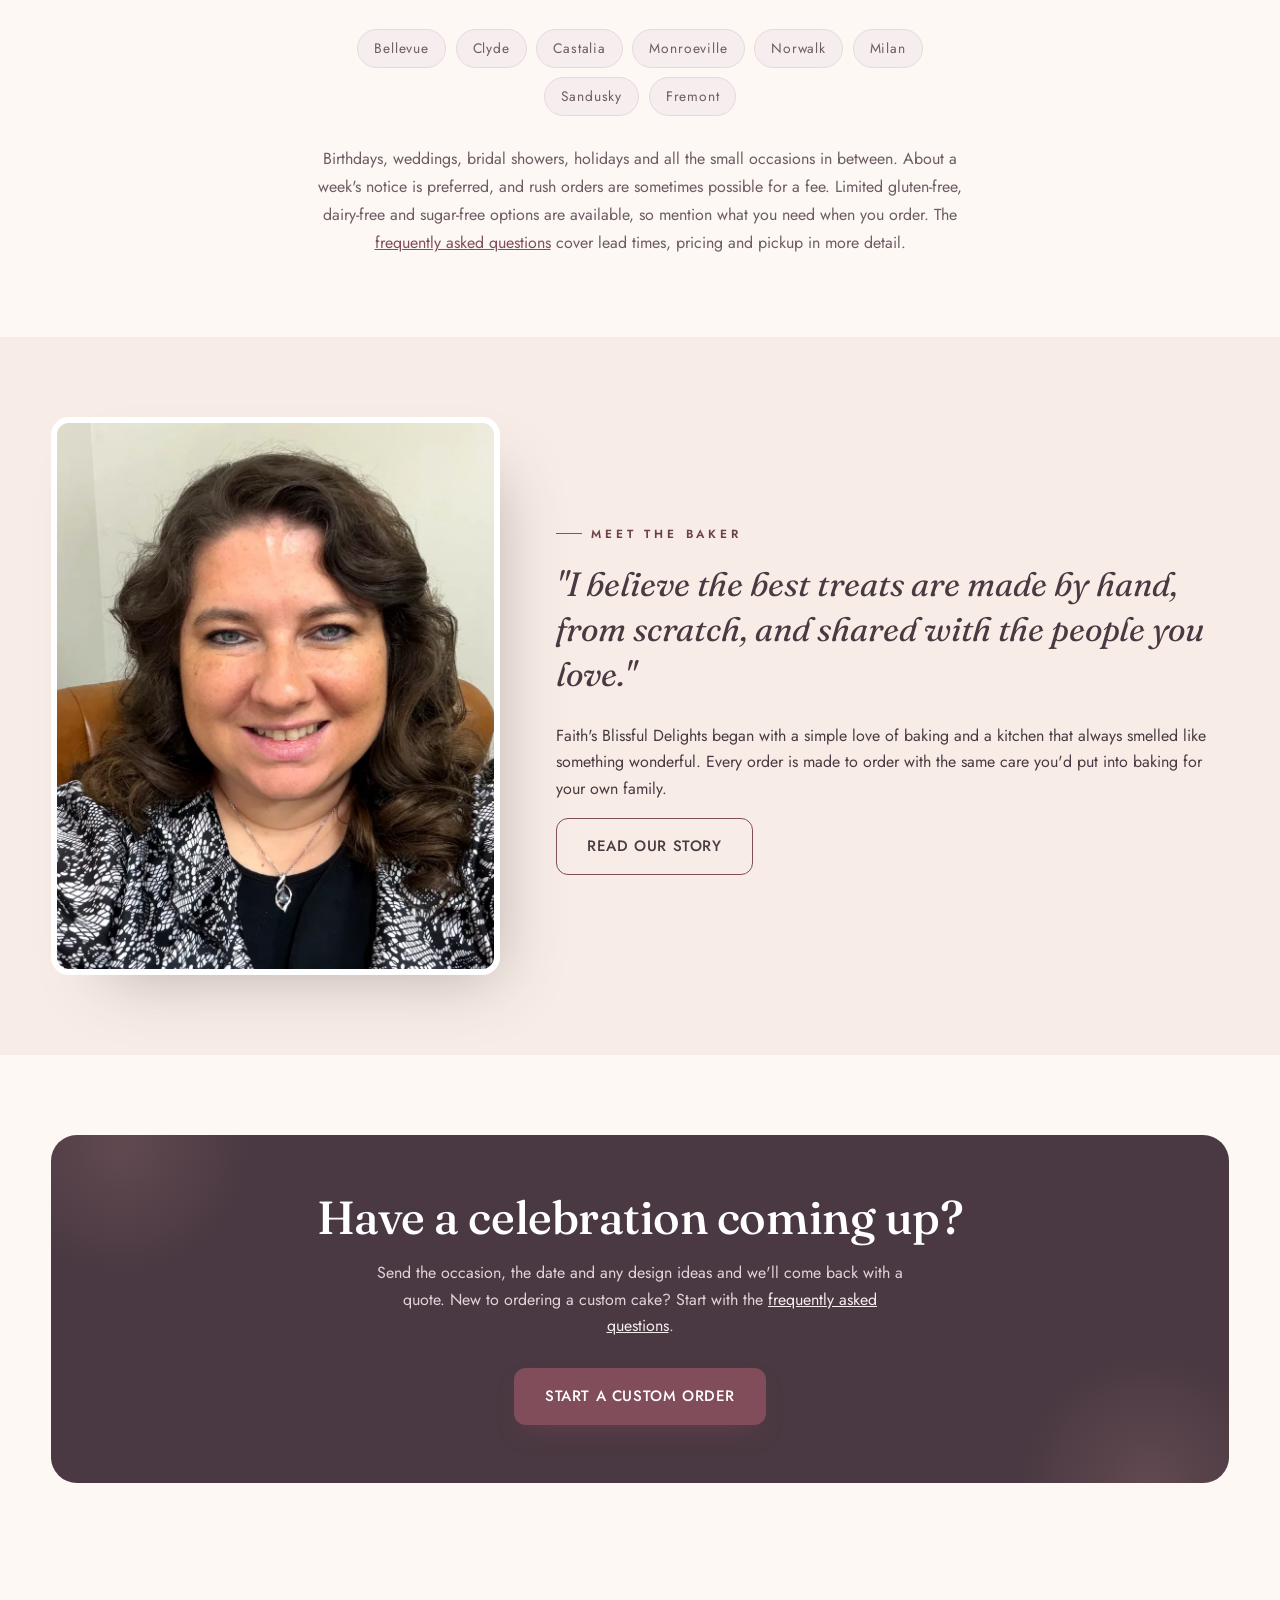
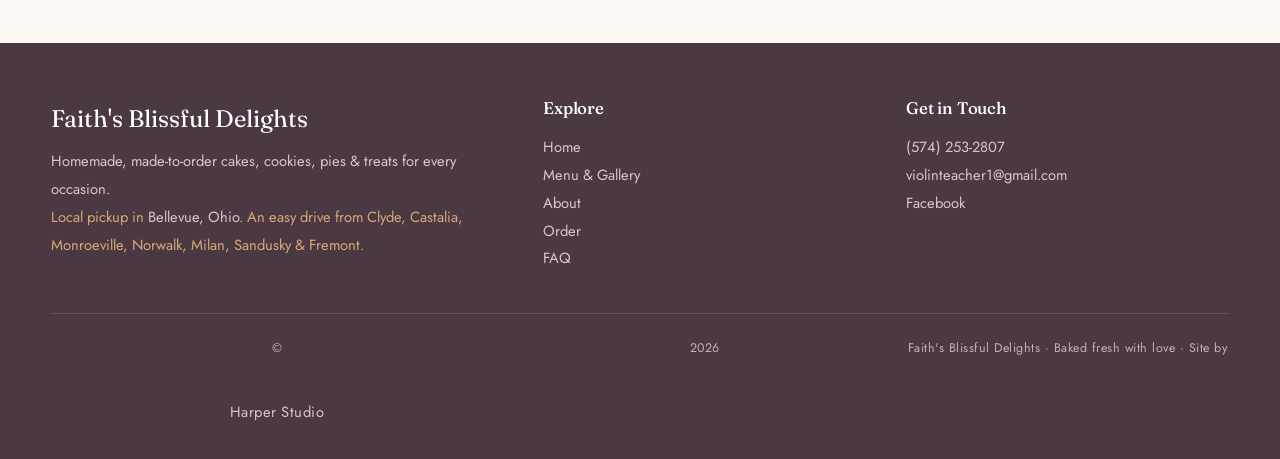
==== commit 4c38a926: "Fix category links, reserve image space, and add local service-area copy Pre-Search-Console pass ahe" ====
--- a/index.html
+++ b/index.html
@@ -33,8 +33,8 @@
 <meta name="twitter:title" content="Faith's Blissful Delights | Home Bakery in Bellevue, OH">
 <meta name="twitter:description" content="Homemade cakes, cookies, pies & treats baked fresh to order in Bellevue, Ohio.">
 <meta name="twitter:image" content="https://faithsblissfuldelights.com/img/cake-wedding-rustic.jpg">
-<link rel="icon" type="image/png" href="img/favicon.png">
-<link rel="stylesheet" href="style.css?v=3">
+<link rel="icon" type="image/png" href="img/favicon.png?v=4">
+<link rel="stylesheet" href="style.css?v=4">
 <!-- Canonical business record. Other pages reference this by @id rather than
      repeating it. Deliberately omitted: `geo` (no verified coordinates - add them
      from the Google Business Profile once it exists, don't guess) and
@@ -149,6 +149,11 @@
 /* ---------- about teaser ---------- */
 .about-teaser{ display:grid; grid-template-columns:.8fr 1.2fr; gap:3.5rem; align-items:center; }
 .about-teaser .photo{ border-radius:var(--radius); overflow:hidden; box-shadow:var(--shadow); border:6px solid var(--white); }
+.towns{ display:flex; flex-wrap:wrap; justify-content:center; gap:.6rem; max-width:640px; margin:0 auto; }
+.towns span{ font-size:.86rem; letter-spacing:.06em; color:var(--ink-soft); background:var(--plum-wash);
+             border:1px solid var(--plum-tint); border-radius:999px; padding:.44rem 1rem; }
+.towns-note{ max-width:66ch; margin:1.8rem auto 0; text-align:center; color:var(--ink-soft); font-size:1rem; line-height:1.75; }
+.towns-note a{ color:var(--plum); text-decoration:underline; }
 .about-teaser .photo img{ width:100%; aspect-ratio:4/5; object-fit:cover; object-position:center top; }
 .about-teaser blockquote{ font-family:var(--serif); font-size:clamp(1.5rem,3vw,2.1rem); font-style:italic; line-height:1.34; color:var(--ink); margin:1.2rem 0 1.6rem; }
 .about-teaser .sig{ font-family:var(--serif); font-size:1.15rem; color:var(--rose-deep); }
@@ -178,7 +183,7 @@
 <header class="nav">
   <div class="wrap">
     <a class="brand" href="index.html">
-      <img class="mark" src="img/logo-faith.png" alt="Faith's Blissful Delights logo">
+      <img class="mark" src="img/logo-faith.webp" width="263" height="224" alt="Faith's Blissful Delights logo">
       <span class="name">Faith's Blissful Delights<span>It's all about the Buttercream!</span></span>
     </a>
     <nav class="nav-links" id="navLinks">
@@ -214,9 +219,9 @@
 
     <div class="hero-art reveal">
       <div class="blob"></div>
-      <figure class="a"><img src="img/cake-wedding-rustic.webp" alt="Rustic floral tiered wedding cake" fetchpriority="high" decoding="async"></figure>
-      <figure class="b"><img src="img/cookies-heart-pink.webp" alt="Pink decorated heart cookies"></figure>
-      <figure class="c"><img src="img/pie-strawberry-pink.webp" alt="Fresh strawberry pie"></figure>
+      <figure class="a"><img src="img/cake-wedding-rustic.webp" width="600" height="800" alt="Rustic floral tiered wedding cake" fetchpriority="high" decoding="async"></figure>
+      <figure class="b"><img src="img/cookies-heart-pink.webp" width="500" height="439" alt="Pink decorated heart cookies"></figure>
+      <figure class="c"><img src="img/pie-strawberry-pink.webp" width="500" height="667" alt="Fresh strawberry pie"></figure>
       <div class="hero-badge"><div><b>Made</b><span>to Order</span></div></div>
     </div>
   </div>
@@ -231,12 +236,12 @@
       <p>Browse a few of our favorites, then head to the full menu to see the whole spread.</p>
     </div>
     <div class="cats">
-      <a class="cat reveal" href="menu.html#cakes"><img src="img/cake-pink-rose.webp" alt="Custom cakes" loading="lazy" decoding="async"><div class="cat-label"><h3>Custom Cakes</h3><span>Birthdays, weddings &amp; themes &rarr;</span></div></a>
-      <a class="cat reveal" href="menu.html#cookies"><img src="img/cookies-easter-mm.webp" alt="Decorated cookies" loading="lazy" decoding="async"><div class="cat-label"><h3>Cookies</h3><span>Seasonal &amp; hand-decorated &rarr;</span></div></a>
-      <a class="cat reveal" href="menu.html#cupcakes"><img src="img/cupcakes-pink-teal.webp" alt="Cupcakes" loading="lazy" decoding="async"><div class="cat-label"><h3>Cupcakes</h3><span>By the dozen or display &rarr;</span></div></a>
-      <a class="cat reveal" href="menu.html#pies"><img src="img/pie-cherry-lattice.webp" alt="Pies and cheesecakes" loading="lazy" decoding="async"><div class="cat-label"><h3>Pies &amp; Cheesecakes</h3><span>Fruit, lattice &amp; swirl &rarr;</span></div></a>
-      <a class="cat reveal" href="menu.html#breads"><img src="img/bread-loaves-4.webp" alt="Fresh breads" loading="lazy" decoding="async"><div class="cat-label"><h3>Fresh Breads</h3><span>Baked golden &amp; warm &rarr;</span></div></a>
-      <a class="cat reveal" href="menu.html#treats"><img src="img/treats-choc-strawberries.webp" alt="Sweet treats" loading="lazy" decoding="async"><div class="cat-label"><h3>Treats &amp; Candies</h3><span>Buckeyes, dipped berries &amp; more &rarr;</span></div></a>
+      <a class="cat reveal" href="menu.html#cakes"><img src="img/cake-pink-rose.webp" width="1050" height="1400" alt="Custom cakes" loading="lazy" decoding="async"><div class="cat-label"><h3>Custom Cakes</h3><span>Birthdays, weddings &amp; themes &rarr;</span></div></a>
+      <a class="cat reveal" href="menu.html#cookies"><img src="img/cookies-easter-mm.webp" width="583" height="583" alt="Decorated cookies" loading="lazy" decoding="async"><div class="cat-label"><h3>Cookies</h3><span>Seasonal &amp; hand-decorated &rarr;</span></div></a>
+      <a class="cat reveal" href="menu.html#cupcakes"><img src="img/cupcakes-pink-teal.webp" width="1050" height="1400" alt="Cupcakes" loading="lazy" decoding="async"><div class="cat-label"><h3>Cupcakes</h3><span>By the dozen or display &rarr;</span></div></a>
+      <a class="cat reveal" href="menu.html#pies"><img src="img/pie-cherry-lattice.webp" width="1050" height="1400" alt="Pies and cheesecakes" loading="lazy" decoding="async"><div class="cat-label"><h3>Pies &amp; Cheesecakes</h3><span>Fruit, lattice &amp; swirl &rarr;</span></div></a>
+      <a class="cat reveal" href="menu.html#breads"><img src="img/bread-loaves-4.webp" width="1050" height="1400" alt="Fresh breads" loading="lazy" decoding="async"><div class="cat-label"><h3>Fresh Breads</h3><span>Baked golden &amp; warm &rarr;</span></div></a>
+      <a class="cat reveal" href="menu.html#treats"><img src="img/treats-choc-strawberries.webp" width="752" height="1020" alt="Sweet treats" loading="lazy" decoding="async"><div class="cat-label"><h3>Treats &amp; Candies</h3><span>Buckeyes, dipped berries &amp; more &rarr;</span></div></a>
     </div>
   </div>
 </section>
@@ -250,18 +255,46 @@
       <p>A peek at custom orders that made someone's day extra sweet.</p>
     </div>
     <div class="feat">
-      <figure class="reveal"><img src="img/cake-axolotl.webp" alt="Axolotl ocean birthday cake" loading="lazy" decoding="async"></figure>
-      <figure class="reveal"><img src="img/cookies-fall-pumpkin.webp" alt="Fall pumpkin and acorn cookies" loading="lazy" decoding="async"></figure>
-      <figure class="reveal"><img src="img/cake-construction.webp" alt="Construction truck birthday cake" loading="lazy" decoding="async"></figure>
-      <figure class="reveal"><img src="img/cupcakes-tower.webp" alt="Cupcake tower" loading="lazy" decoding="async"></figure>
-    </div>
+      <figure class="reveal"><img src="img/cake-axolotl.webp" width="1091" height="1400" alt="Axolotl ocean birthday cake" loading="lazy" decoding="async"></figure>
+      <figure class="reveal"><img src="img/cookies-fall-pumpkin.webp" width="720" height="960" alt="Fall pumpkin and acorn cookies" loading="lazy" decoding="async"></figure>
+      <figure class="reveal"><img src="img/cake-construction.webp" width="1257" height="1400" alt="Construction truck birthday cake" loading="lazy" decoding="async"></figure>
+      <figure class="reveal"><img src="img/cupcakes-tower.webp" width="752" height="1020" alt="Cupcake tower" loading="lazy" decoding="async"></figure>
+    </div>
+  </div>
+</section>
+
+<!-- SERVICE AREA
+     Every fact here already appears elsewhere on the site or in the Bakery
+     schema (the eight towns are the schema's areaServed list, the lead time and
+     the pickup rule come from the FAQ). Nothing here is new information about
+     the business, so nothing here needs Faith to verify it. -->
+<section class="section">
+  <div class="wrap">
+    <div class="section-head center reveal">
+      <span class="eyebrow">Service Area</span>
+      <h2>Custom cakes for Bellevue and the towns nearby</h2>
+      <p>Faith's Blissful Delights is a home bakery in Bellevue, Ohio. Orders are
+         collected by local pickup, and the pickup address is shared once your
+         order is confirmed.</p>
+    </div>
+    <div class="towns reveal">
+      <span>Bellevue</span><span>Clyde</span><span>Castalia</span><span>Monroeville</span><span>Norwalk</span><span>Milan</span><span>Sandusky</span><span>Fremont</span>
+    </div>
+    <p class="towns-note reveal">
+      Birthdays, weddings, bridal showers, holidays and all the small occasions in
+      between. About a week's notice is preferred, and rush orders are sometimes
+      possible for a fee. Limited gluten-free, dairy-free and sugar-free options
+      are available, so mention what you need when you order. The
+      <a href="faq.html">frequently asked questions</a> cover lead times, pricing
+      and pickup in more detail.
+    </p>
   </div>
 </section>
 
 <!-- ABOUT TEASER -->
 <section class="section section-cream">
   <div class="wrap about-teaser">
-    <div class="photo reveal"><img src="img/baker-faith.webp" alt="Faith, the baker behind Faith's Blissful Delights" loading="lazy" decoding="async"></div>
+    <div class="photo reveal"><img src="img/baker-faith.webp" width="900" height="1125" alt="Faith, the baker behind Faith's Blissful Delights" loading="lazy" decoding="async"></div>
     <div class="reveal">
       <span class="eyebrow">Meet the Baker</span>
       <blockquote>"I believe the best treats are made by hand, from scratch, and shared with the people you love."</blockquote>
@@ -310,6 +343,6 @@
   </div>
 </footer>
 
-<script src="main.js?v=3"></script>
+<script src="main.js?v=4"></script>
 </body>
 </html>
--- a/style.css
+++ b/style.css
@@ -76,7 +76,13 @@
 }
 
 h1,h2,h3,h4{ font-family:var(--serif); font-weight:500; line-height:1.12; color:var(--ink); letter-spacing:-.01em; }
-img{ display:block; max-width:100%; }
+/* height:auto is load-bearing. Every <img> now carries width/height attributes
+   so the browser can reserve the right box before the file arrives (no layout
+   shift). Those attributes also map to the CSS height property as a
+   presentational hint, so without this the gallery would render at intrinsic
+   pixel height. Rules that set an explicit height or aspect-ratio below still
+   win on specificity. */
+img{ display:block; max-width:100%; height:auto; }
 a{ color:inherit; text-decoration:none; }
 
 .wrap{ width:min(92%,var(--maxw)); margin-inline:auto; position:relative; z-index:1; }
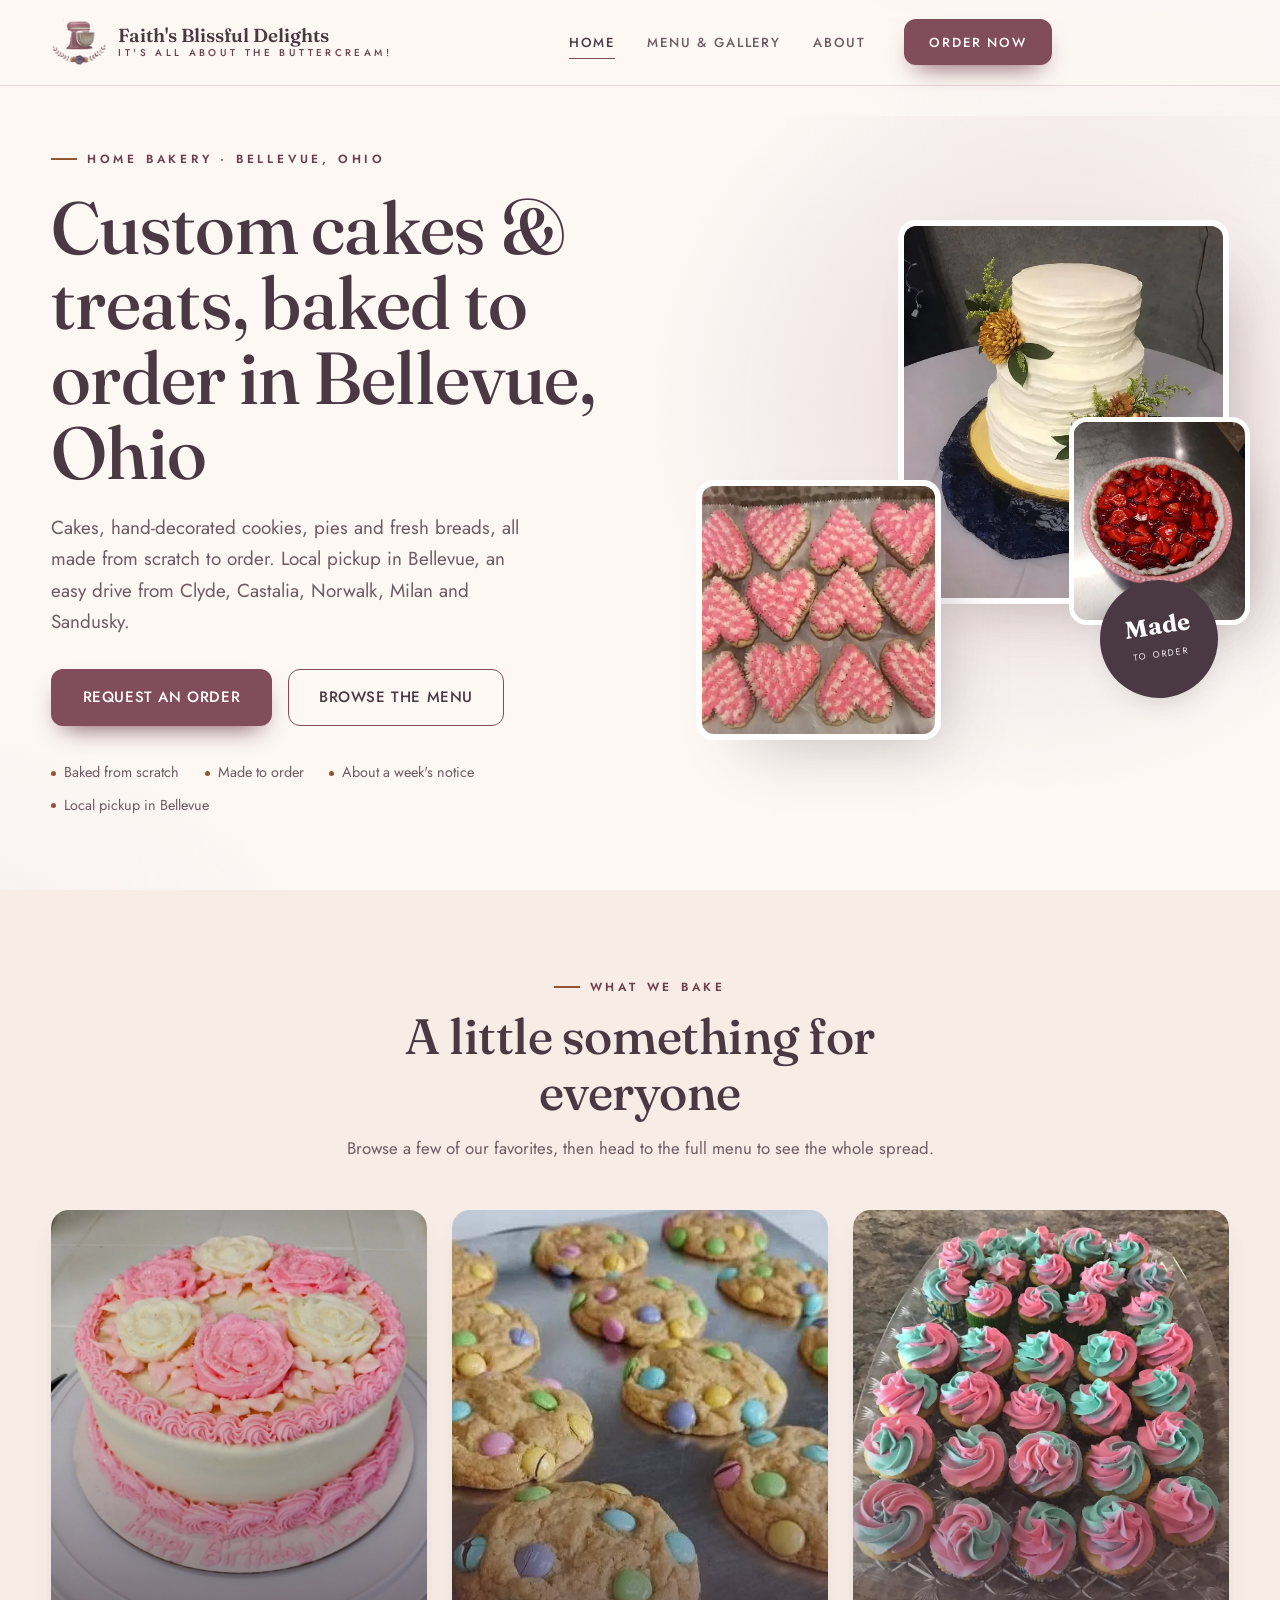
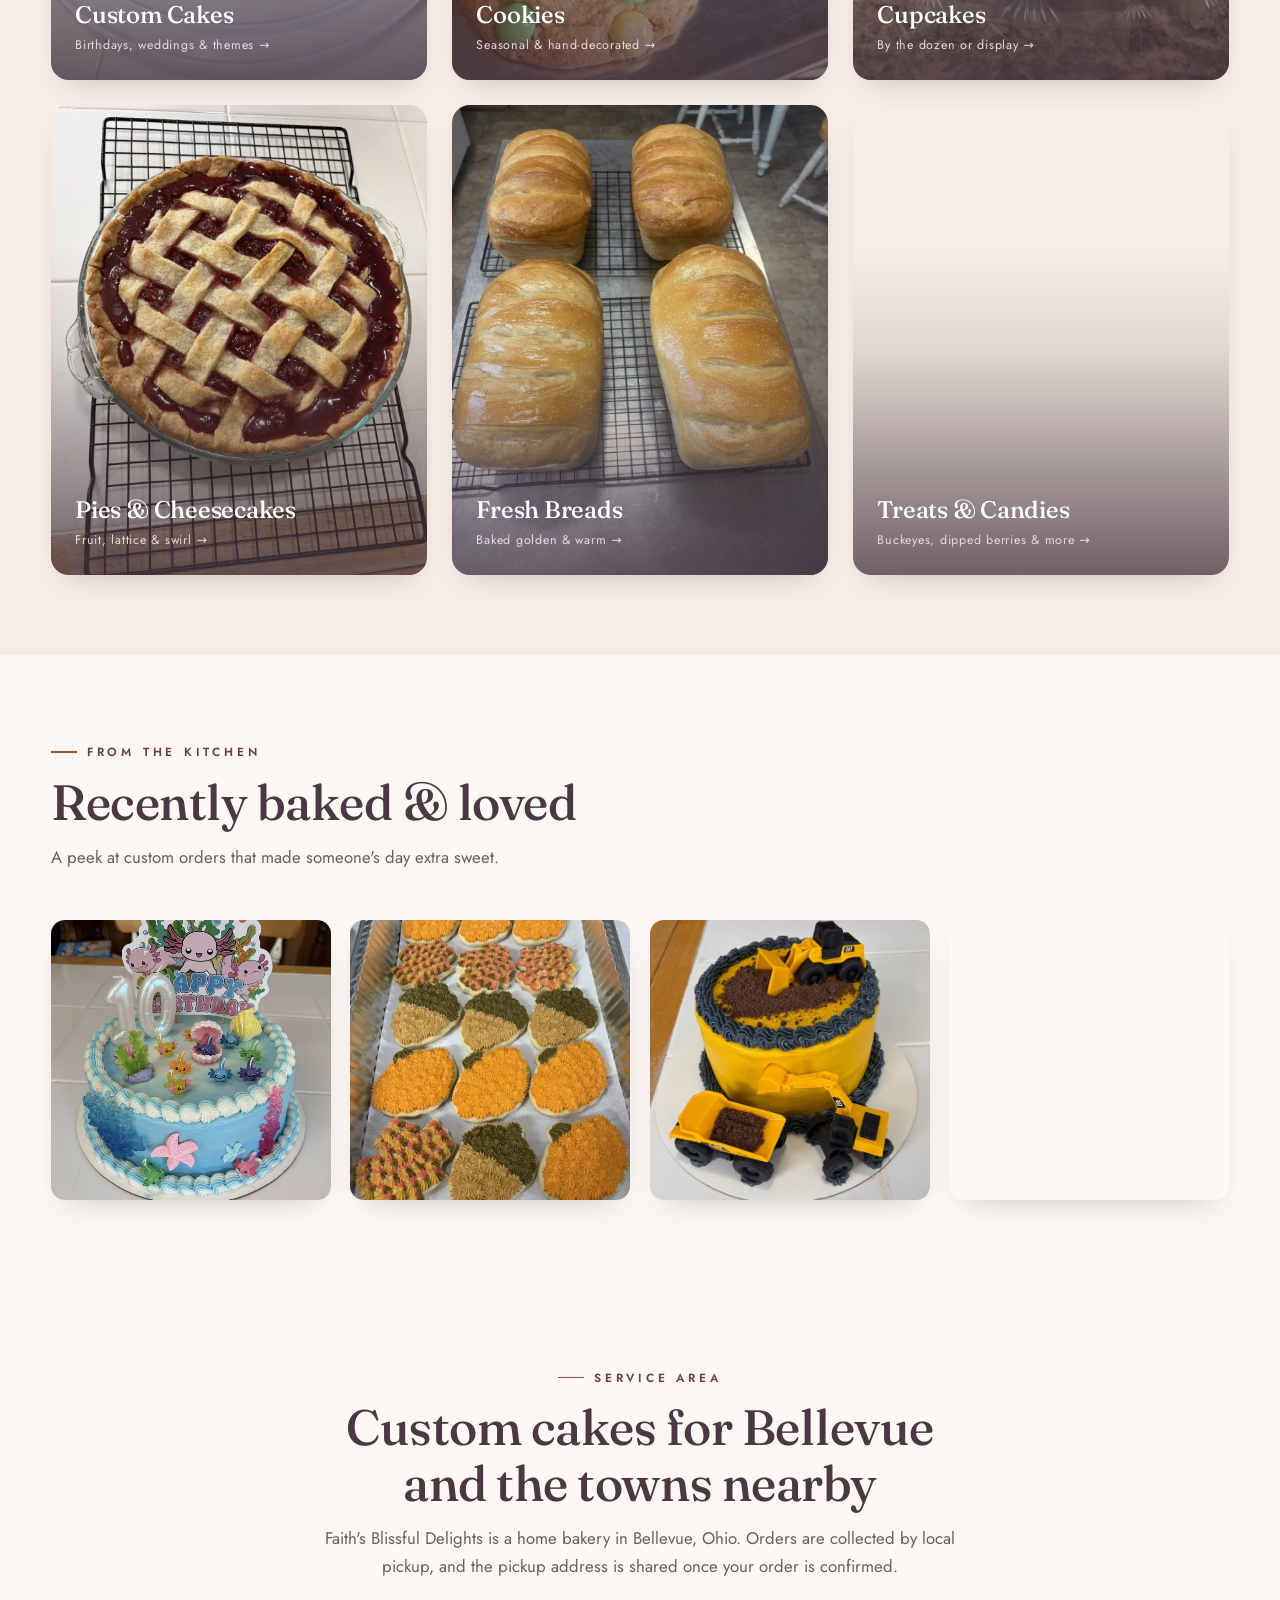
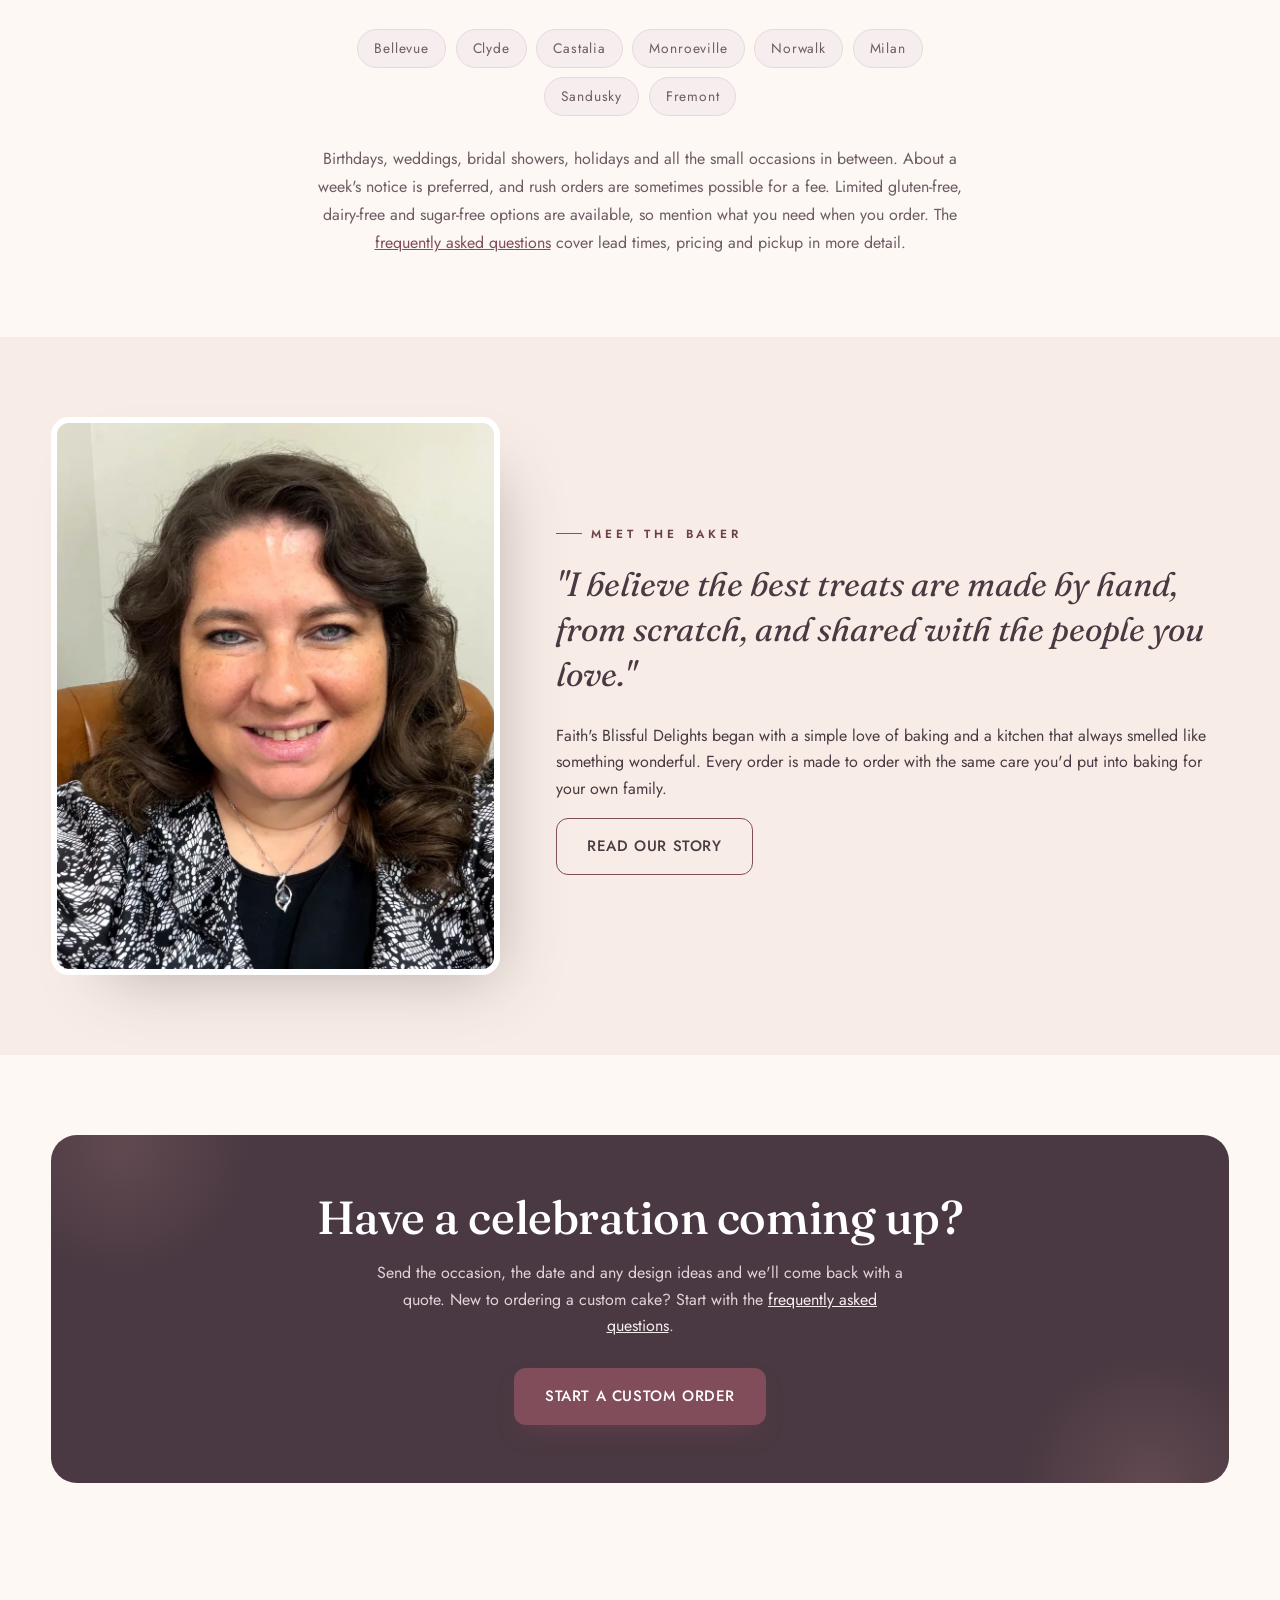
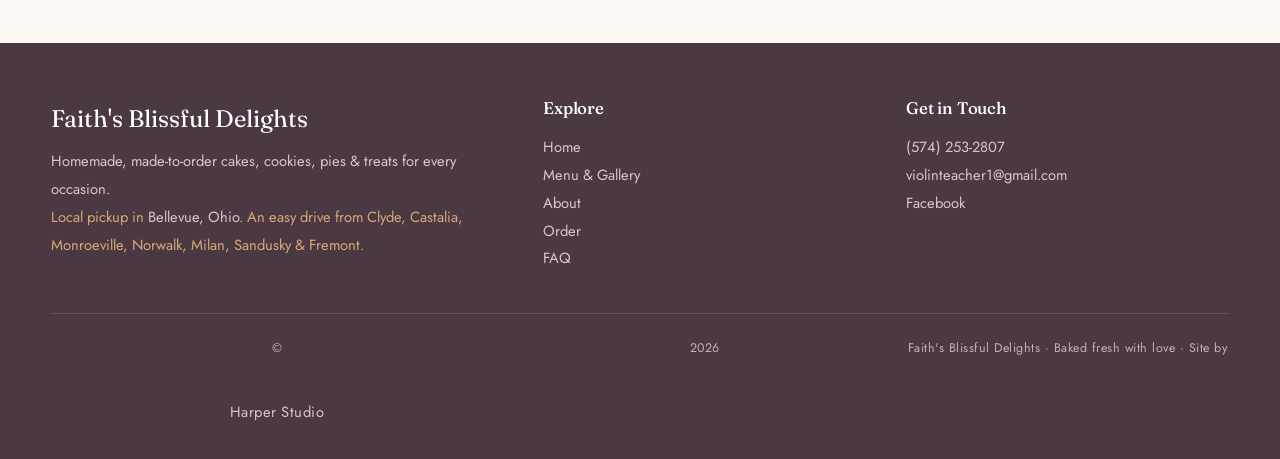
==== commit 4ef1979a: "Type the offer catalog as Service so Search Console stops rejecting it Search Console reported all s" ====
--- a/index.html
+++ b/index.html
@@ -39,6 +39,14 @@
      repeating it. Deliberately omitted: `geo` (no verified coordinates - add them
      from the Google Business Profile once it exists, don't guess) and
      `openingHours` (made-to-order, so there are no storefront hours to publish). -->
+<!-- The hasOfferCatalog items below are typed Service, not Product, and must stay
+     that way. Google's Product rich-result validator requires offers, review or
+     aggregateRating on any node typed Product, and flagged all six as invalid in
+     Search Console on 2026-08-25. Neither remedy is available honestly: every order
+     is quoted individually so there are no prices to publish, and inventing review
+     or rating markup is fabricated proof. These are made-to-order services rather
+     than stocked goods, so Service is both the accurate type and free of that
+     requirement. Do not "fix" this back to Product by attaching placeholder offers. -->
 <script type="application/ld+json">
 {
   "@context": "https://schema.org",
@@ -80,12 +88,12 @@
     "@type": "OfferCatalog",
     "name": "Made to order",
     "itemListElement": [
-      { "@type": "Offer", "itemOffered": { "@type": "Product", "name": "Custom celebration cakes" } },
-      { "@type": "Offer", "itemOffered": { "@type": "Product", "name": "Wedding cakes" } },
-      { "@type": "Offer", "itemOffered": { "@type": "Product", "name": "Hand-decorated cookies" } },
-      { "@type": "Offer", "itemOffered": { "@type": "Product", "name": "Cupcakes" } },
-      { "@type": "Offer", "itemOffered": { "@type": "Product", "name": "Pies and cheesecakes" } },
-      { "@type": "Offer", "itemOffered": { "@type": "Product", "name": "Fresh breads" } }
+      { "@type": "Offer", "itemOffered": { "@type": "Service", "name": "Custom celebration cakes", "serviceType": "Custom cake baking" } },
+      { "@type": "Offer", "itemOffered": { "@type": "Service", "name": "Wedding cakes", "serviceType": "Wedding cake baking" } },
+      { "@type": "Offer", "itemOffered": { "@type": "Service", "name": "Hand-decorated cookies", "serviceType": "Decorated cookie baking" } },
+      { "@type": "Offer", "itemOffered": { "@type": "Service", "name": "Cupcakes", "serviceType": "Cupcake baking" } },
+      { "@type": "Offer", "itemOffered": { "@type": "Service", "name": "Pies and cheesecakes", "serviceType": "Pie and cheesecake baking" } },
+      { "@type": "Offer", "itemOffered": { "@type": "Service", "name": "Fresh breads", "serviceType": "Fresh bread baking" } }
     ]
   },
   "sameAs": ["https://www.facebook.com/p/Faiths-Blissful-Delights-100063565023319/"]
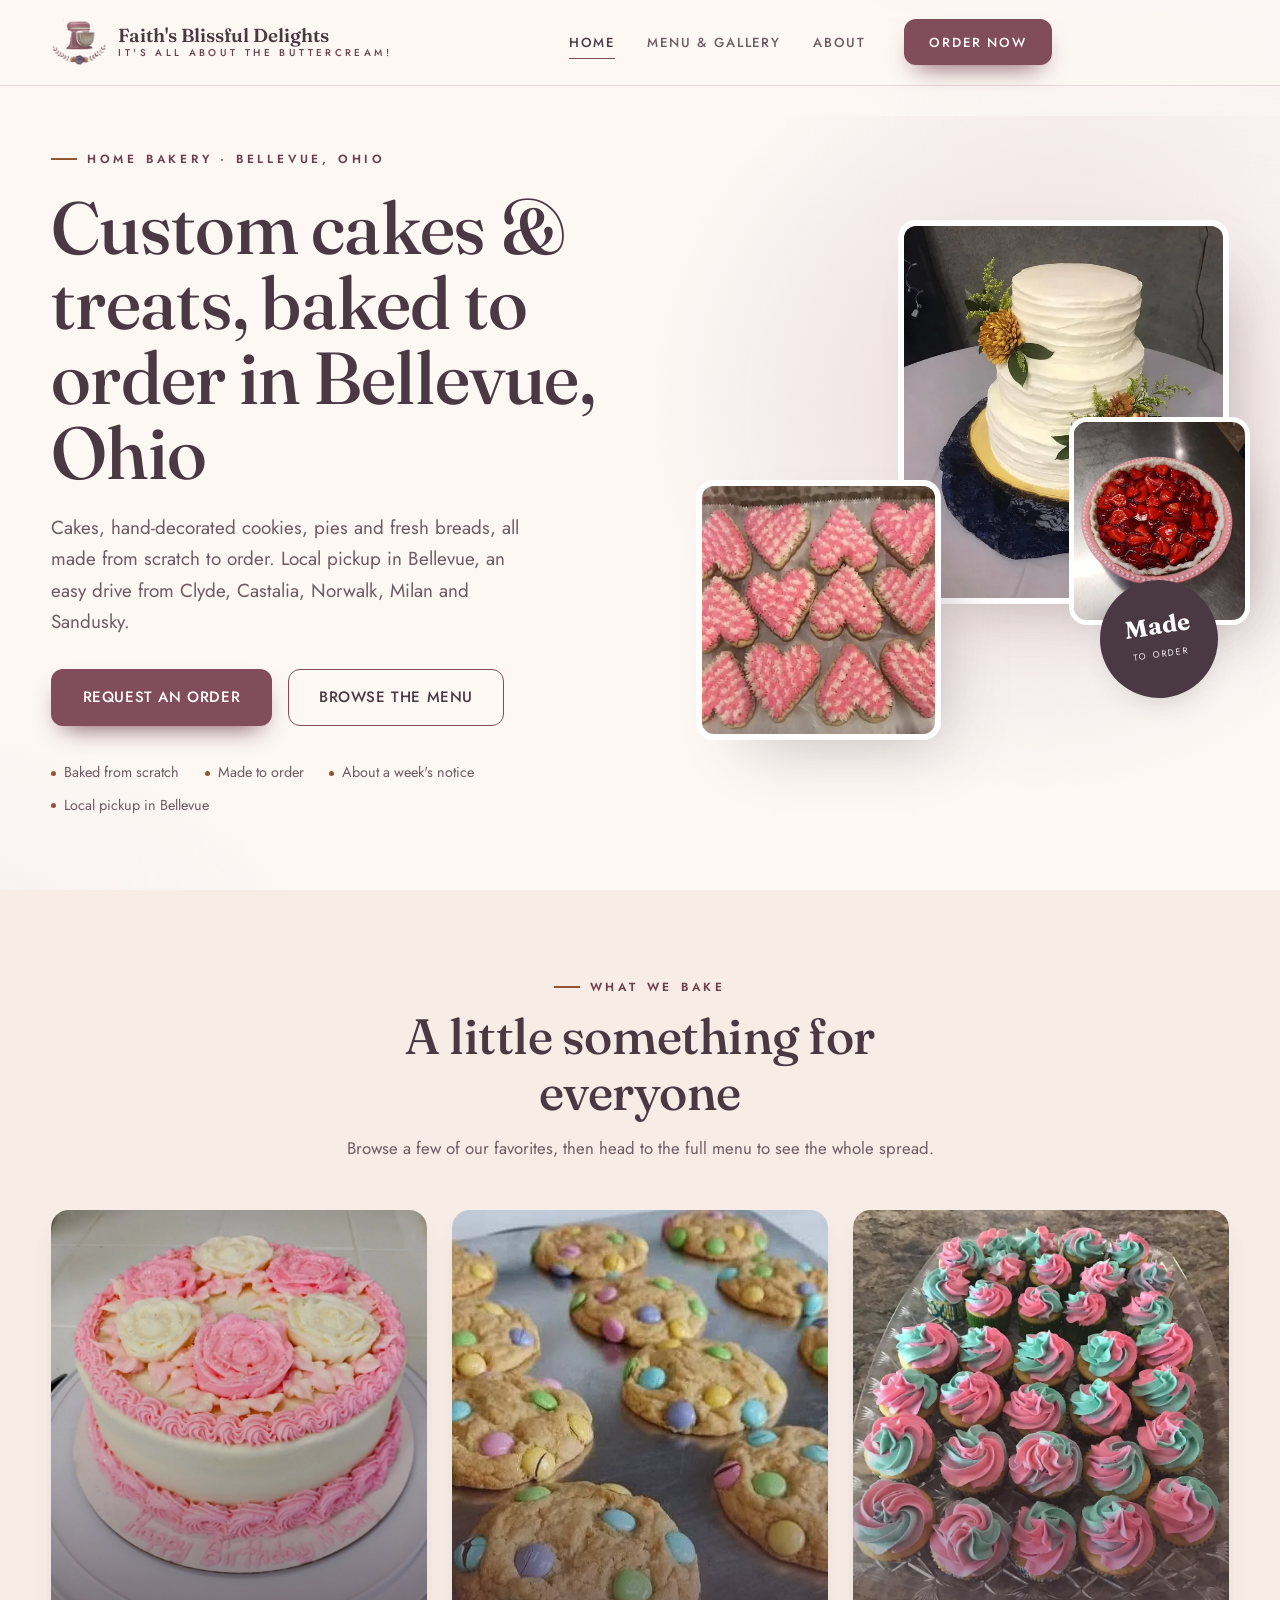
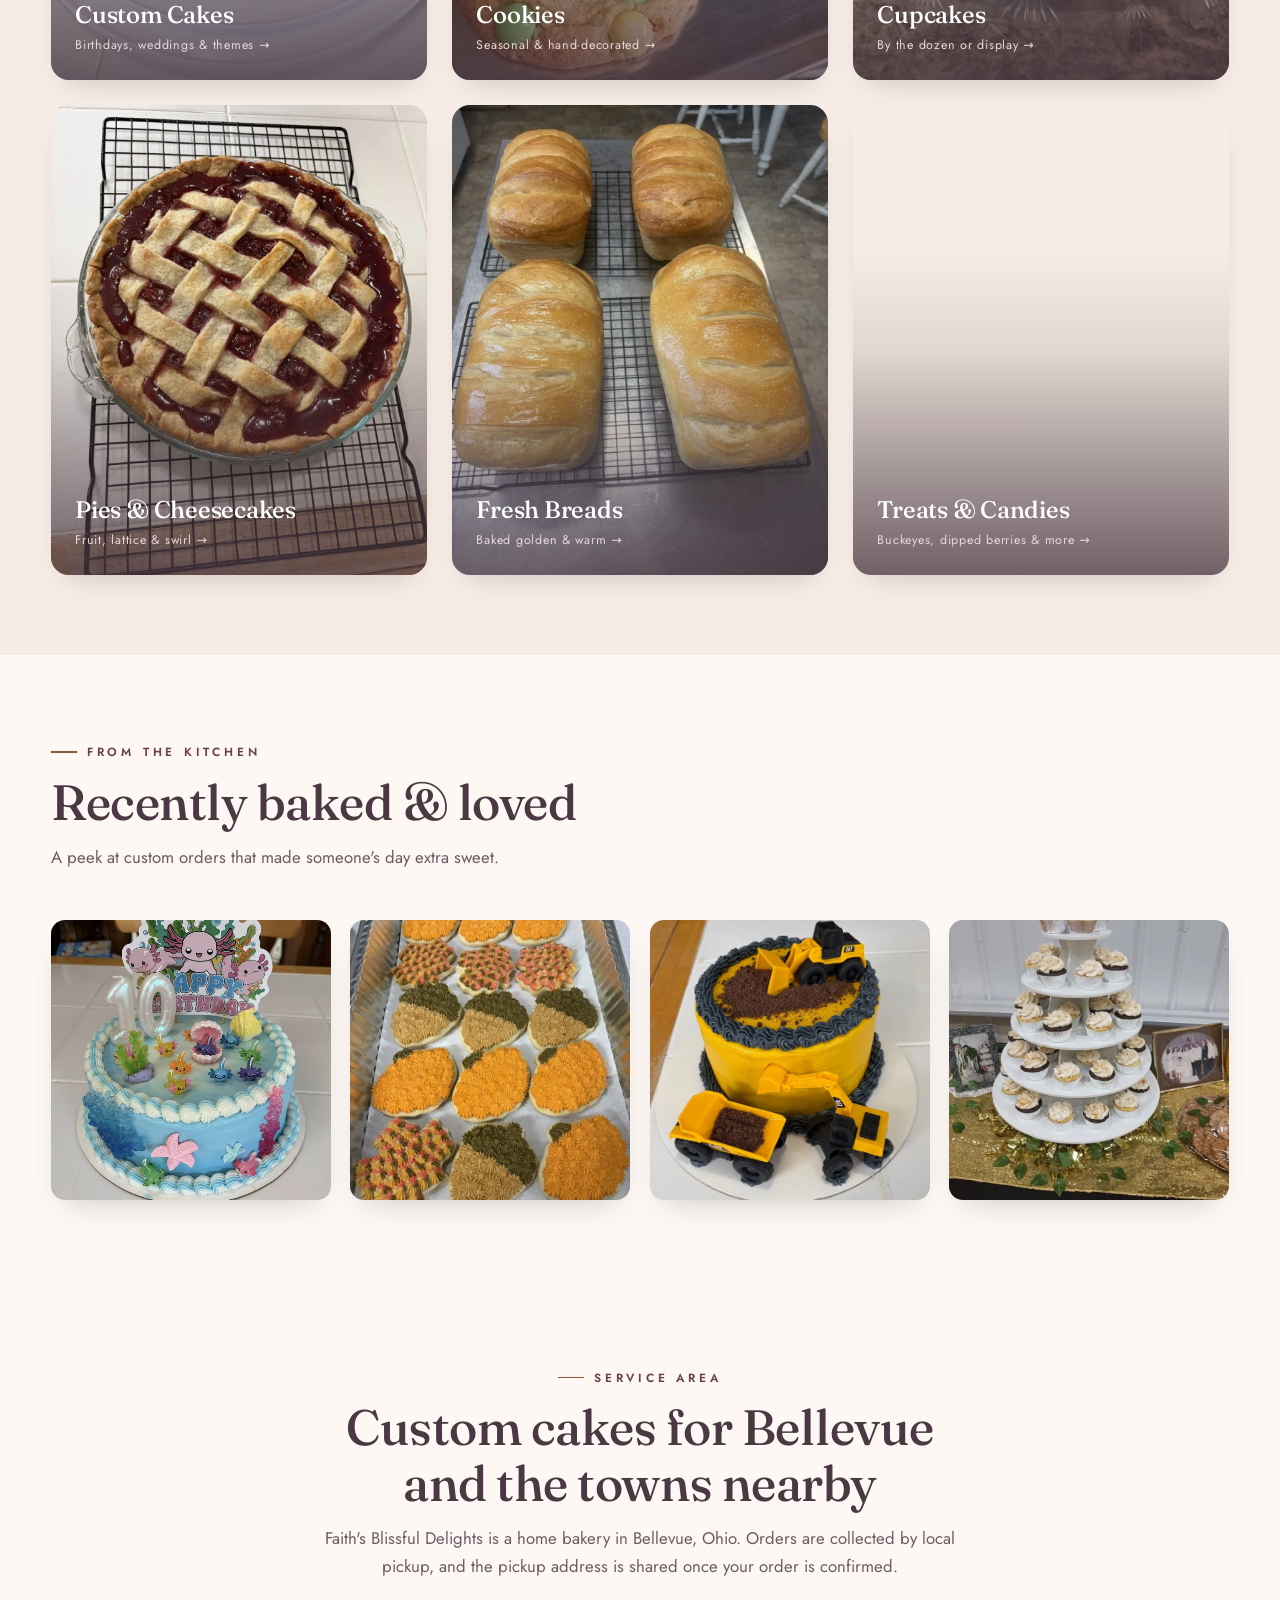
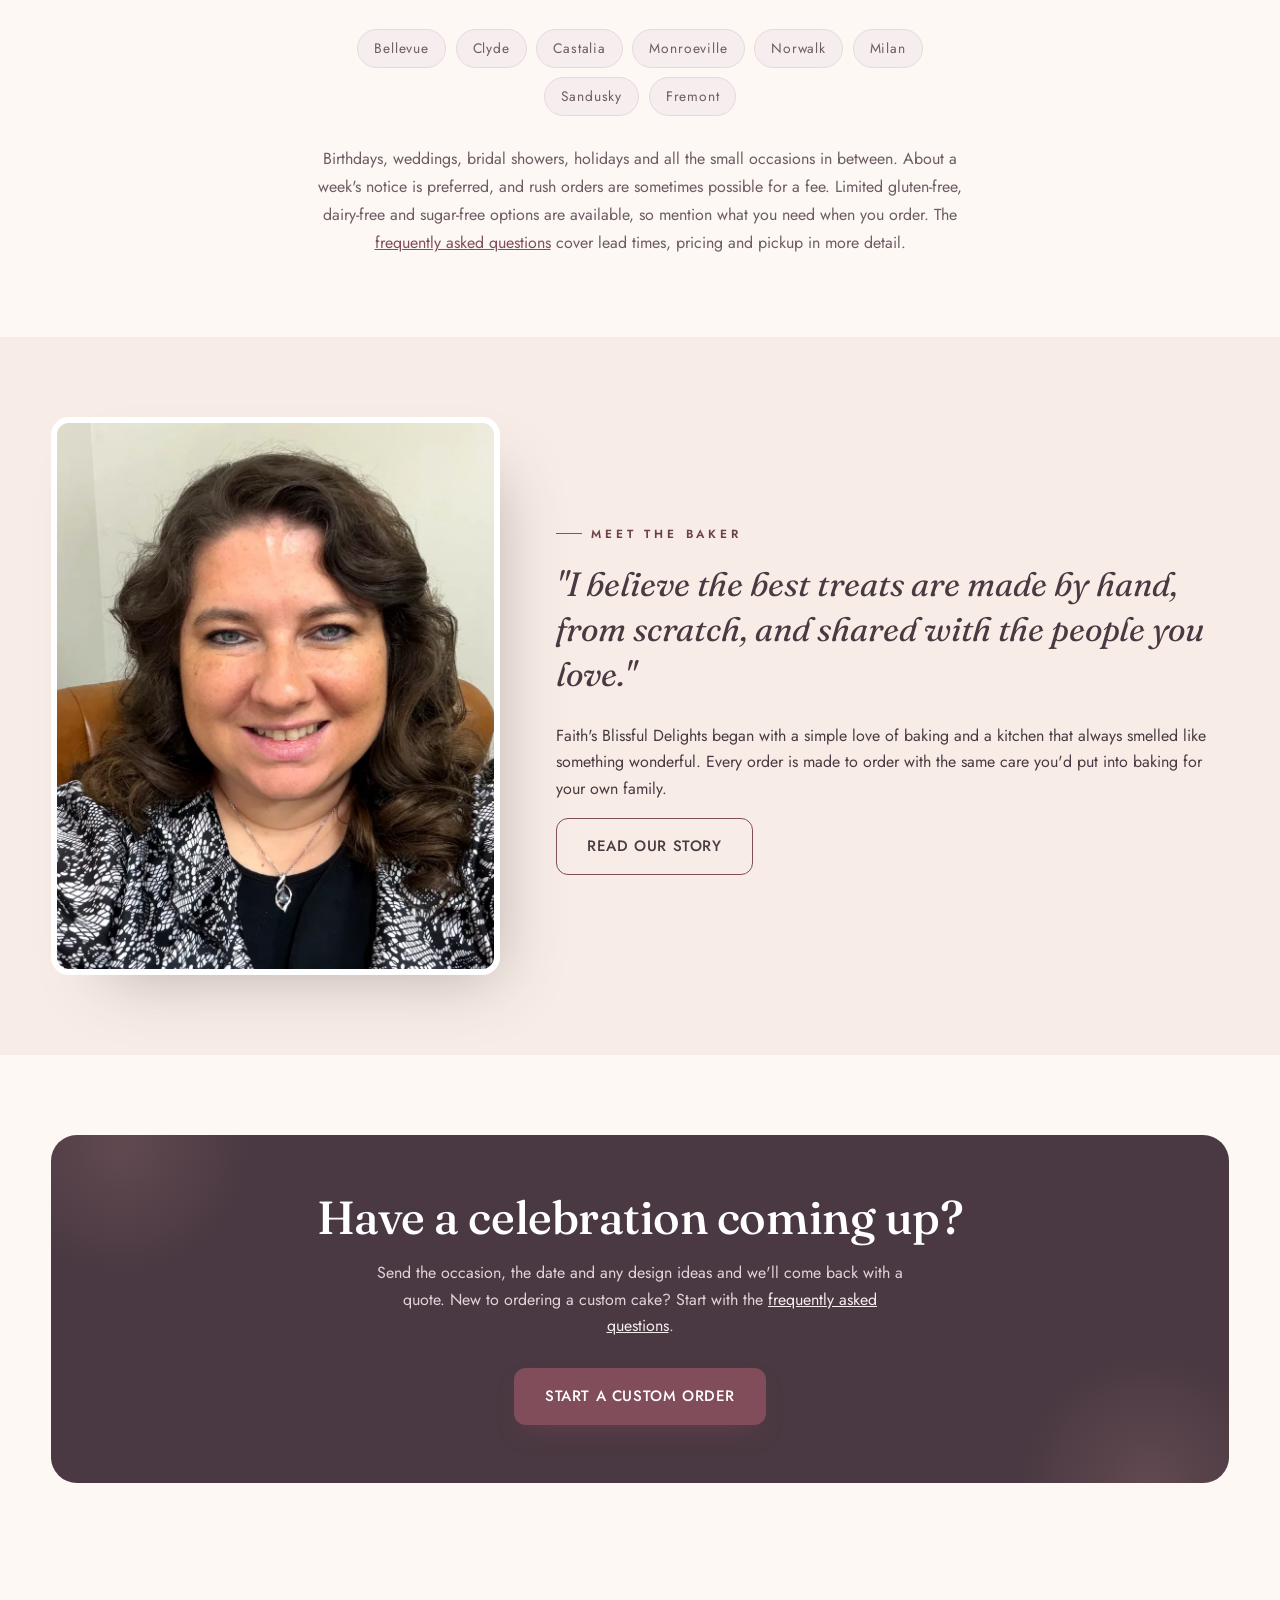
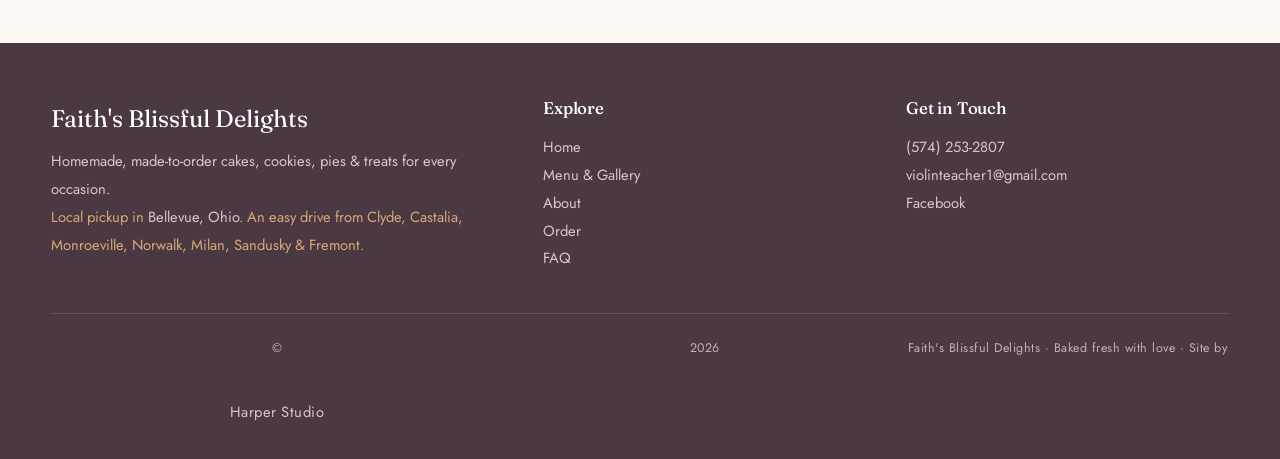
==== commit e63c55e3: "Link the verified Business Profile from sameAs Uses the Knowledge Graph id form rather than a Maps p" ====
--- a/index.html
+++ b/index.html
@@ -36,9 +36,20 @@
 <link rel="icon" type="image/png" href="img/favicon.png?v=4">
 <link rel="stylesheet" href="style.css?v=4">
 <!-- Canonical business record. Other pages reference this by @id rather than
-     repeating it. Deliberately omitted: `geo` (no verified coordinates - add them
-     from the Google Business Profile once it exists, don't guess) and
+     repeating it. Deliberately omitted, and this is now settled rather than
+     pending: `geo` and any street address stay out permanently. The Google
+     Business Profile was verified on 2026-08-30 as a service-area business, so
+     Google itself hides the address and shows only the towns served. Faith's is
+     a home bakery, and order.html promises the pickup address is shared only
+     after an order is confirmed. Publishing coordinates here would put her home
+     location on her own site in machine-readable form and contradict both. The
+     locality, region and postal code below are town-level and stay. Also omitted:
      `openingHours` (made-to-order, so there are no storefront hours to publish). -->
+<!-- The Google entry in sameAs below is the Knowledge Graph id form
+     (kgmid=/g/11zfb1ywrf), deliberately not the Maps place URL. A Maps URL embeds
+     the map centre as @lat,lng, which would put coordinates back on a site that
+     deliberately carries none, and those URLs change shape over time. The kgmid
+     identifies the same listing, is stable, and holds no location data. -->
 <!-- The hasOfferCatalog items below are typed Service, not Product, and must stay
      that way. Google's Product rich-result validator requires offers, review or
      aggregateRating on any node typed Product, and flagged all six as invalid in
@@ -96,7 +107,10 @@
       { "@type": "Offer", "itemOffered": { "@type": "Service", "name": "Fresh breads", "serviceType": "Fresh bread baking" } }
     ]
   },
-  "sameAs": ["https://www.facebook.com/p/Faiths-Blissful-Delights-100063565023319/"]
+  "sameAs": [
+    "https://www.facebook.com/p/Faiths-Blissful-Delights-100063565023319/",
+    "https://www.google.com/search?kgmid=/g/11zfb1ywrf"
+  ]
 }
 </script>
 <script type="application/ld+json">
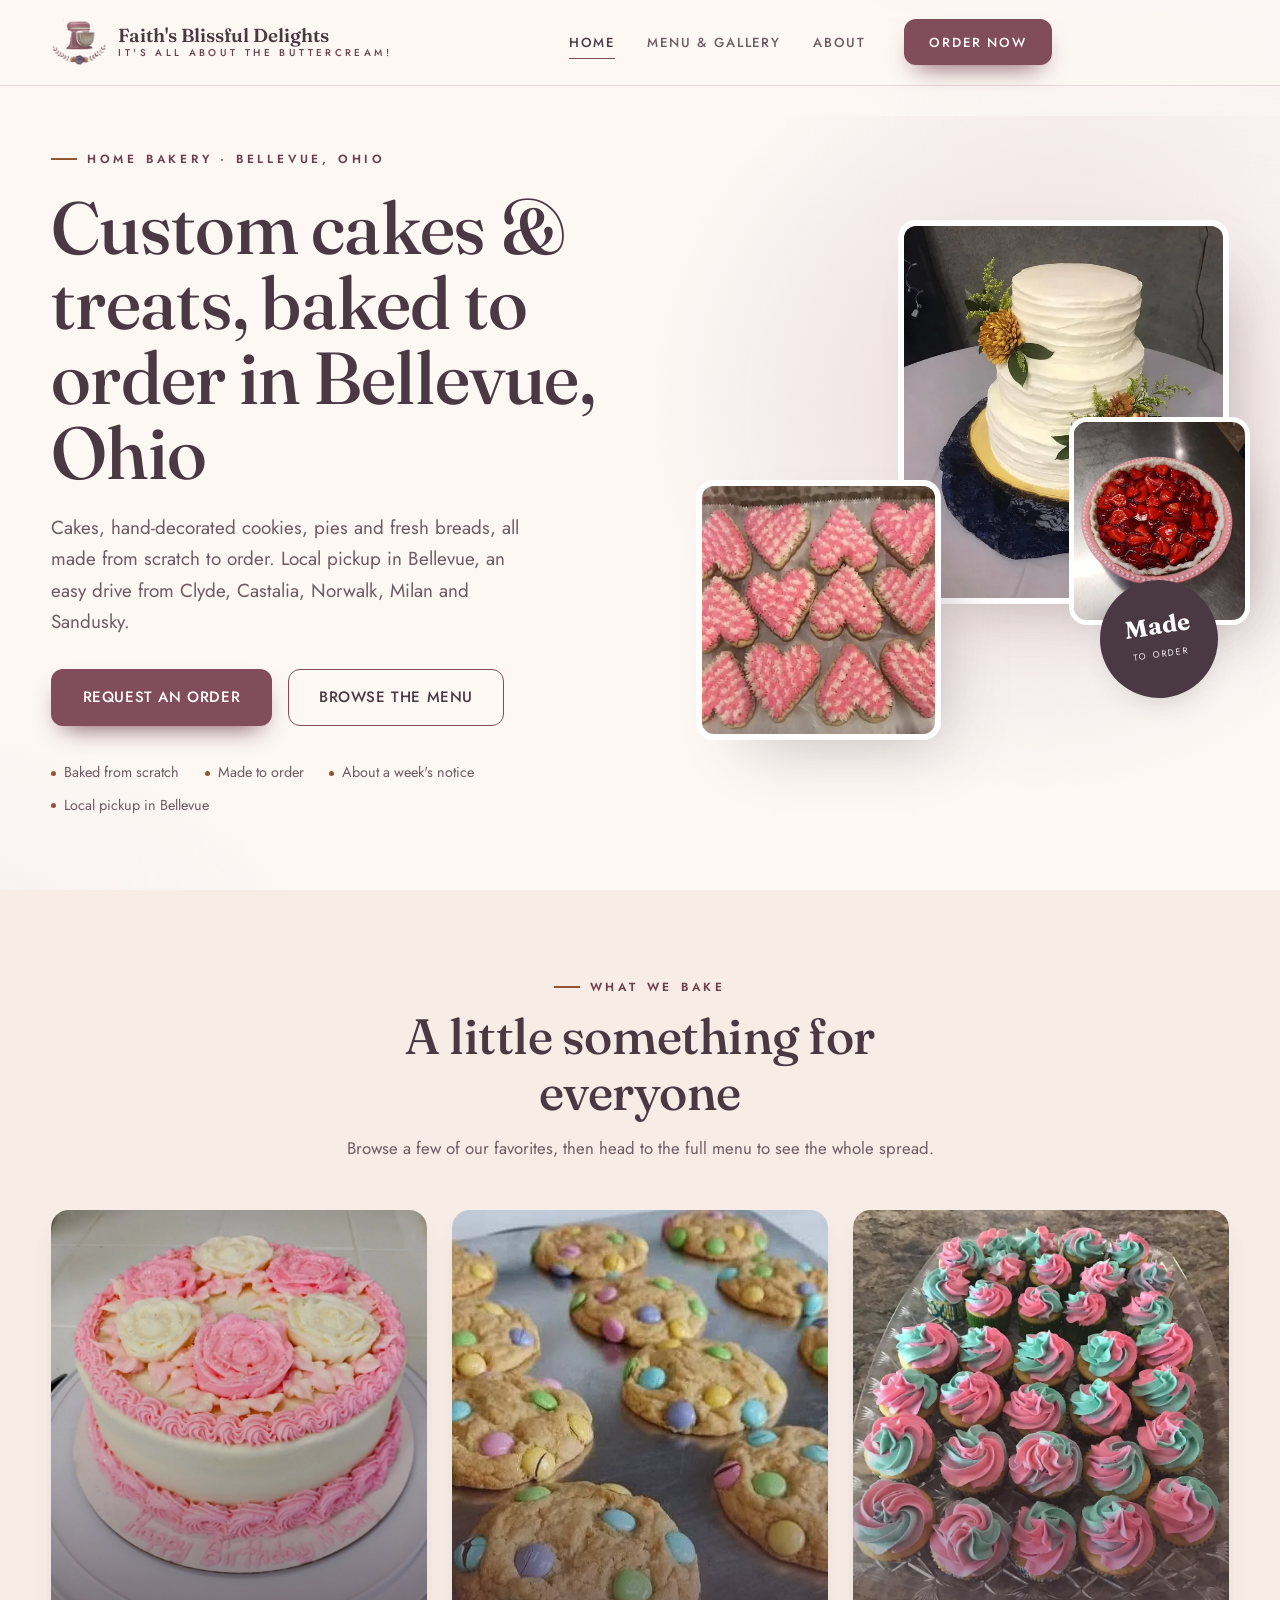
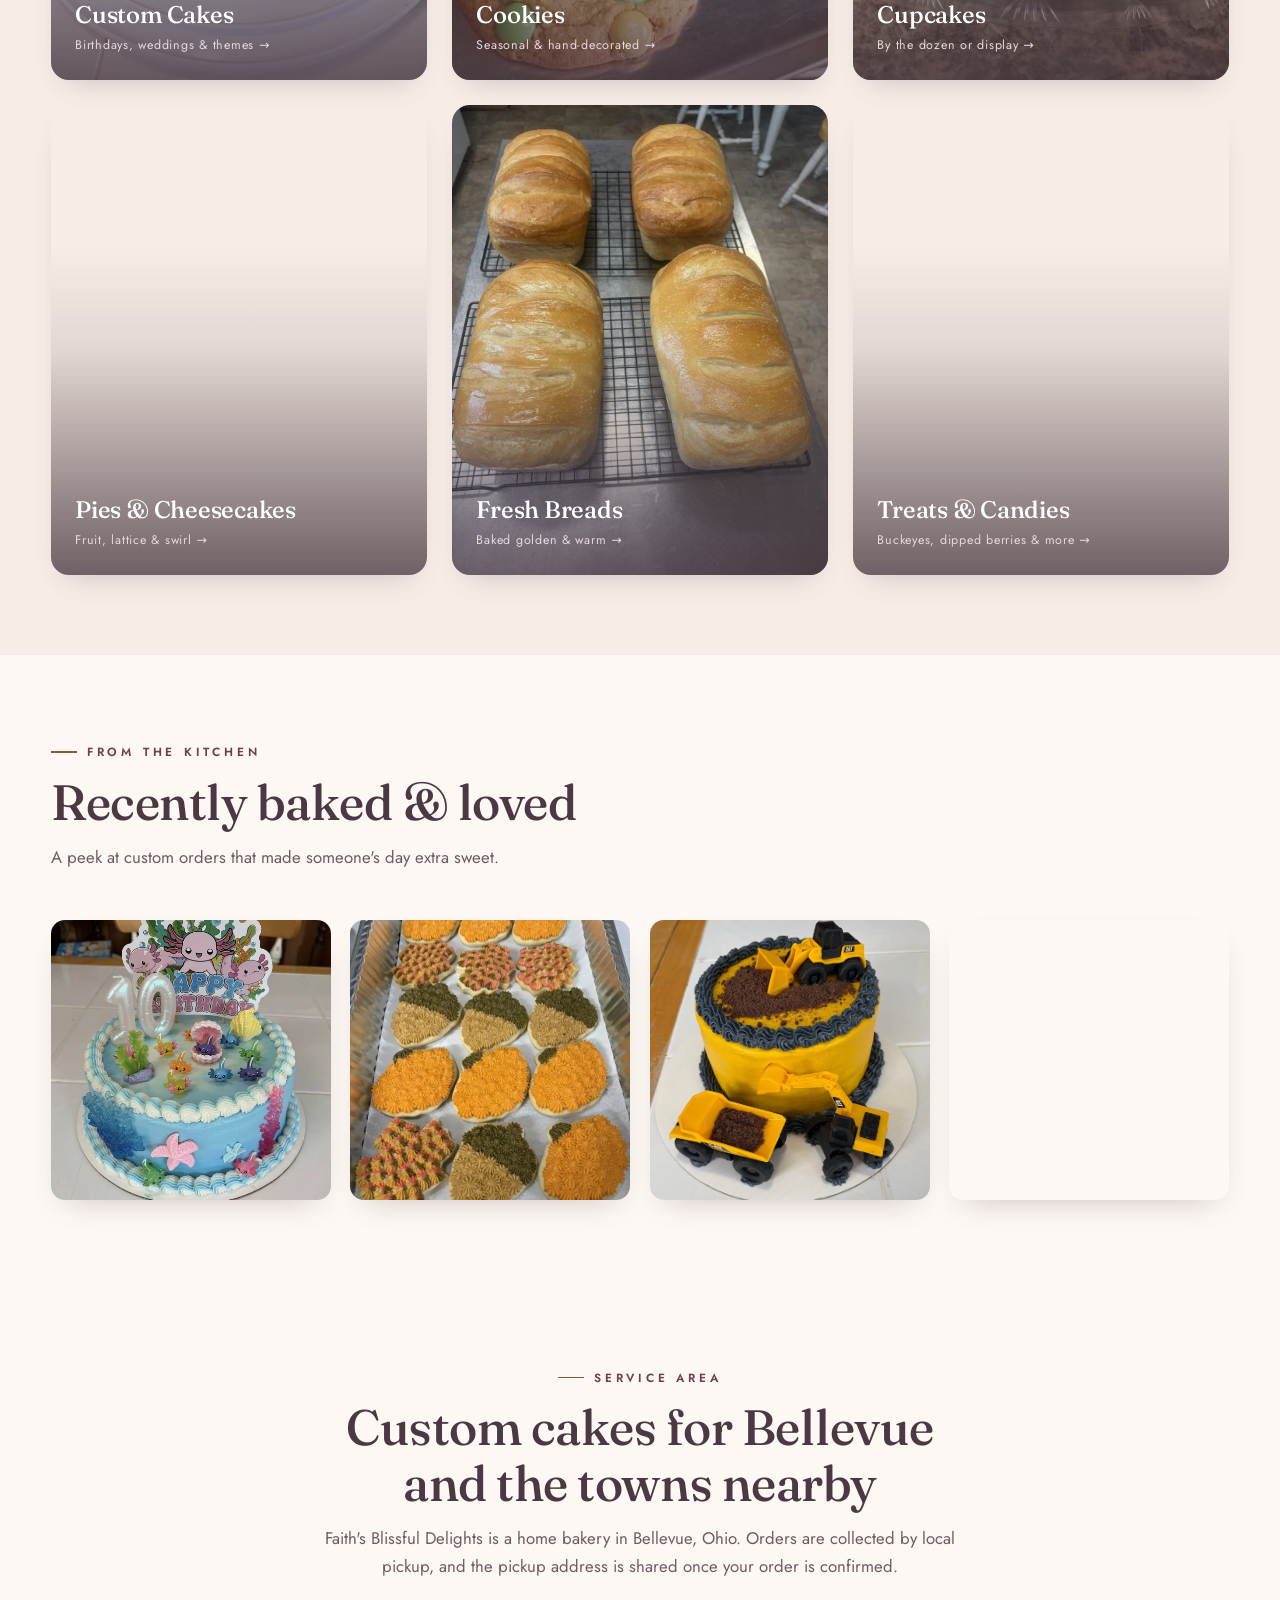
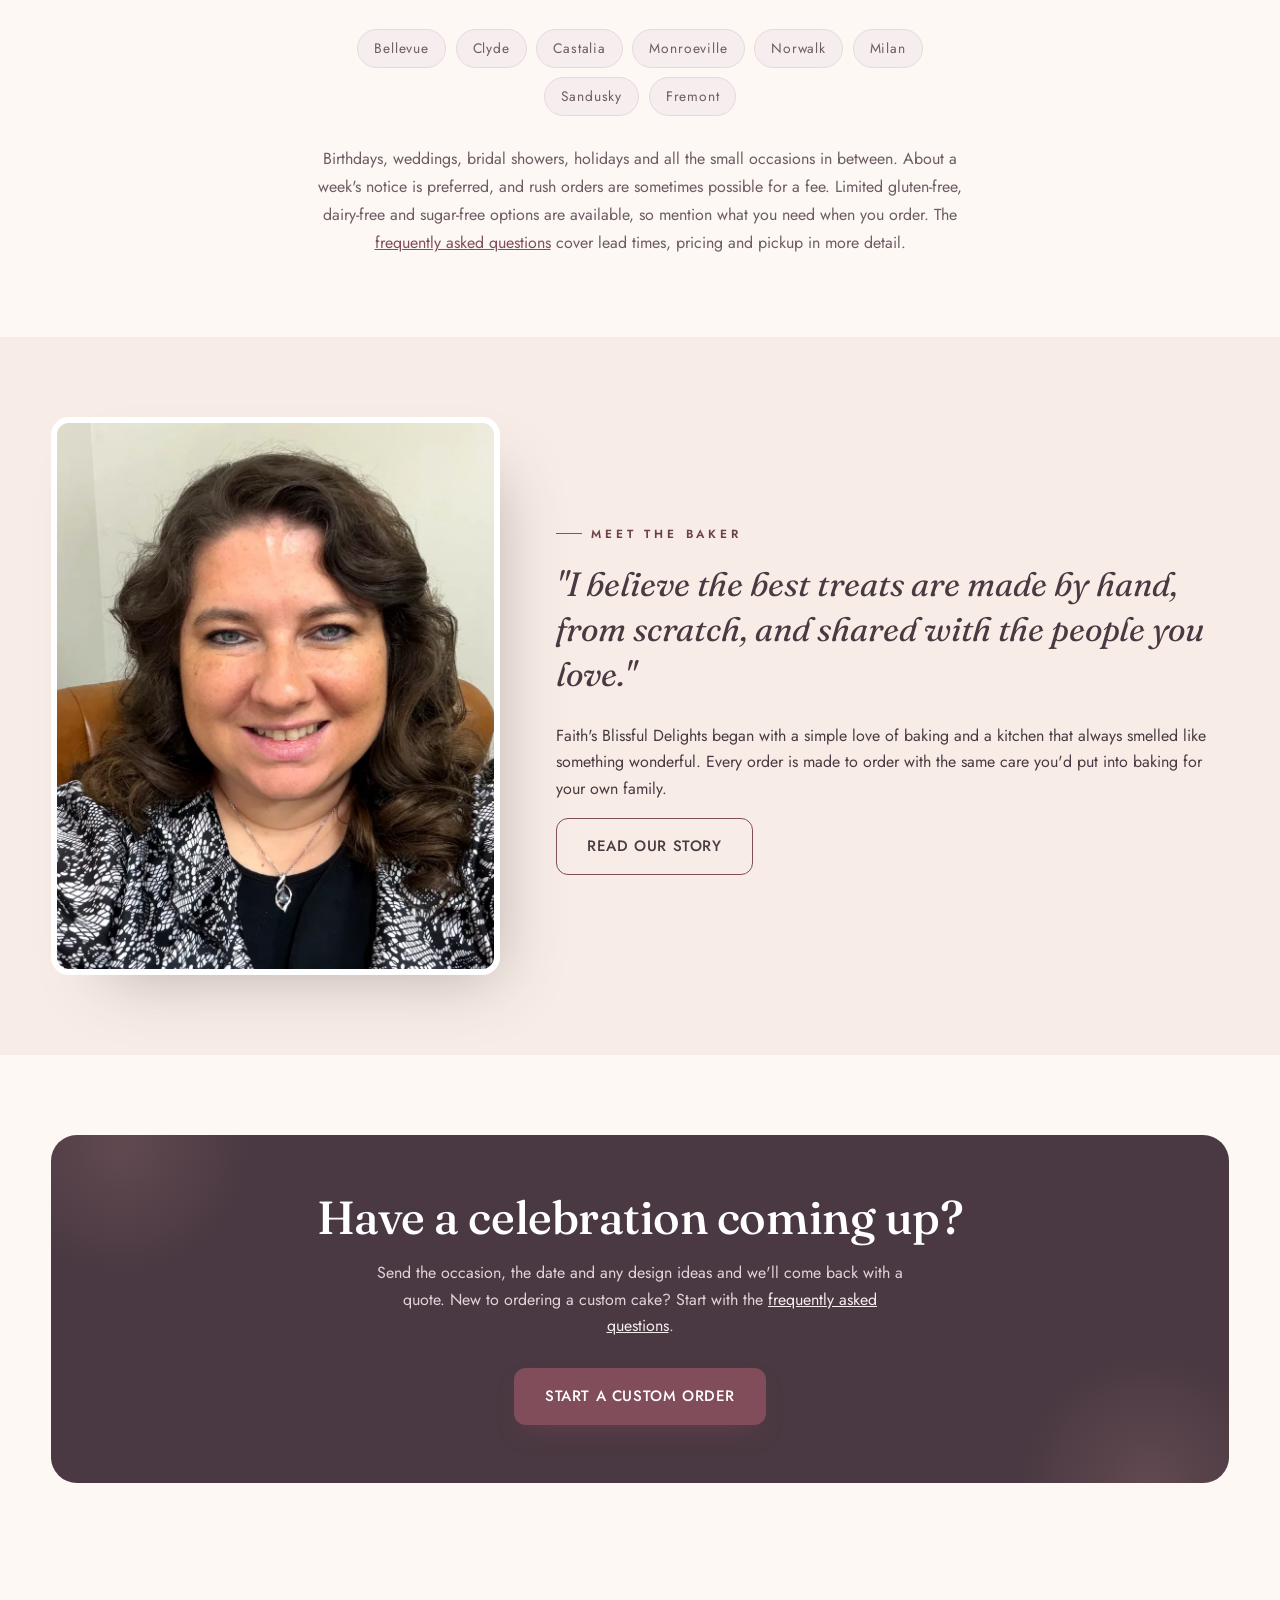
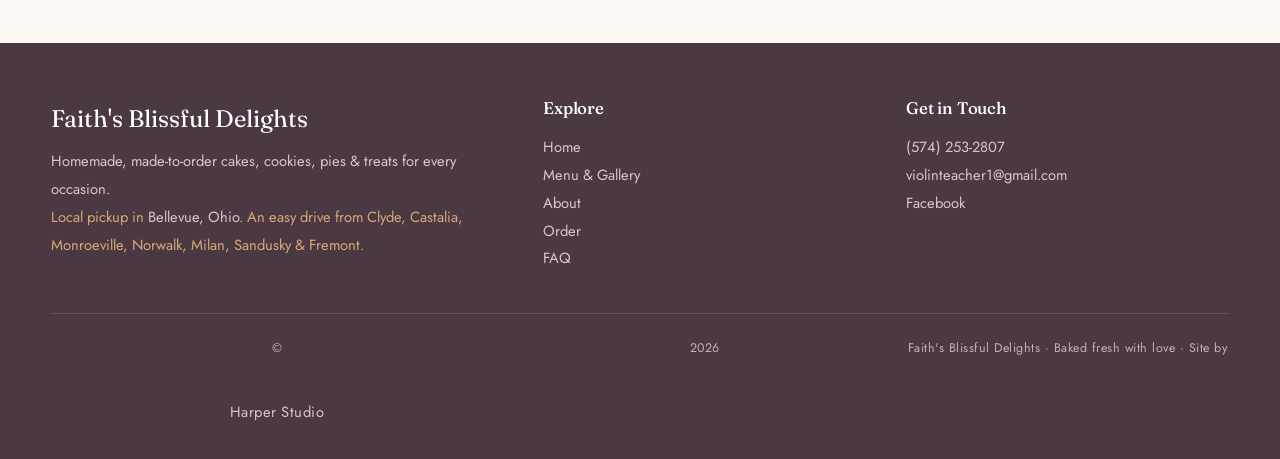
==== commit 54f7a021: "Widen areaServed to the full surrounding area Alex's call: the service area covers the surrounding t" ====
--- a/index.html
+++ b/index.html
@@ -45,6 +45,13 @@
      location on her own site in machine-readable form and contradict both. The
      locality, region and postal code below are town-level and stay. Also omitted:
      `openingHours` (made-to-order, so there are no storefront hours to publish). -->
+<!-- areaServed carries twelve towns; the visible chips on the page carry eight.
+     That split is deliberate. The last four (Flat Rock, York, Bloomingville,
+     North Monroeville) are the immediate surrounding areas taken from the Google
+     Business Profile itself, so they are worth asserting to machines for
+     hyper-local matching. They are poor reading in body copy, though: they are
+     tiny unincorporated places, and a visitor scanning a chip row wants the towns
+     they recognise. Humans get the eight, crawlers get all twelve. -->
 <!-- The Google entry in sameAs below is the Knowledge Graph id form
      (kgmid=/g/11zfb1ywrf), deliberately not the Maps place URL. A Maps URL embeds
      the map centre as @lat,lng, which would put coordinates back on a site that
@@ -92,7 +99,11 @@
     { "@type": "City", "name": "Norwalk", "addressRegion": "OH" },
     { "@type": "City", "name": "Milan", "addressRegion": "OH" },
     { "@type": "City", "name": "Sandusky", "addressRegion": "OH" },
-    { "@type": "City", "name": "Fremont", "addressRegion": "OH" }
+    { "@type": "City", "name": "Fremont", "addressRegion": "OH" },
+    { "@type": "City", "name": "Flat Rock", "addressRegion": "OH" },
+    { "@type": "City", "name": "York", "addressRegion": "OH" },
+    { "@type": "City", "name": "Bloomingville", "addressRegion": "OH" },
+    { "@type": "City", "name": "North Monroeville", "addressRegion": "OH" }
   ],
   "servesCuisine": "Bakery, Desserts",
   "hasOfferCatalog": {
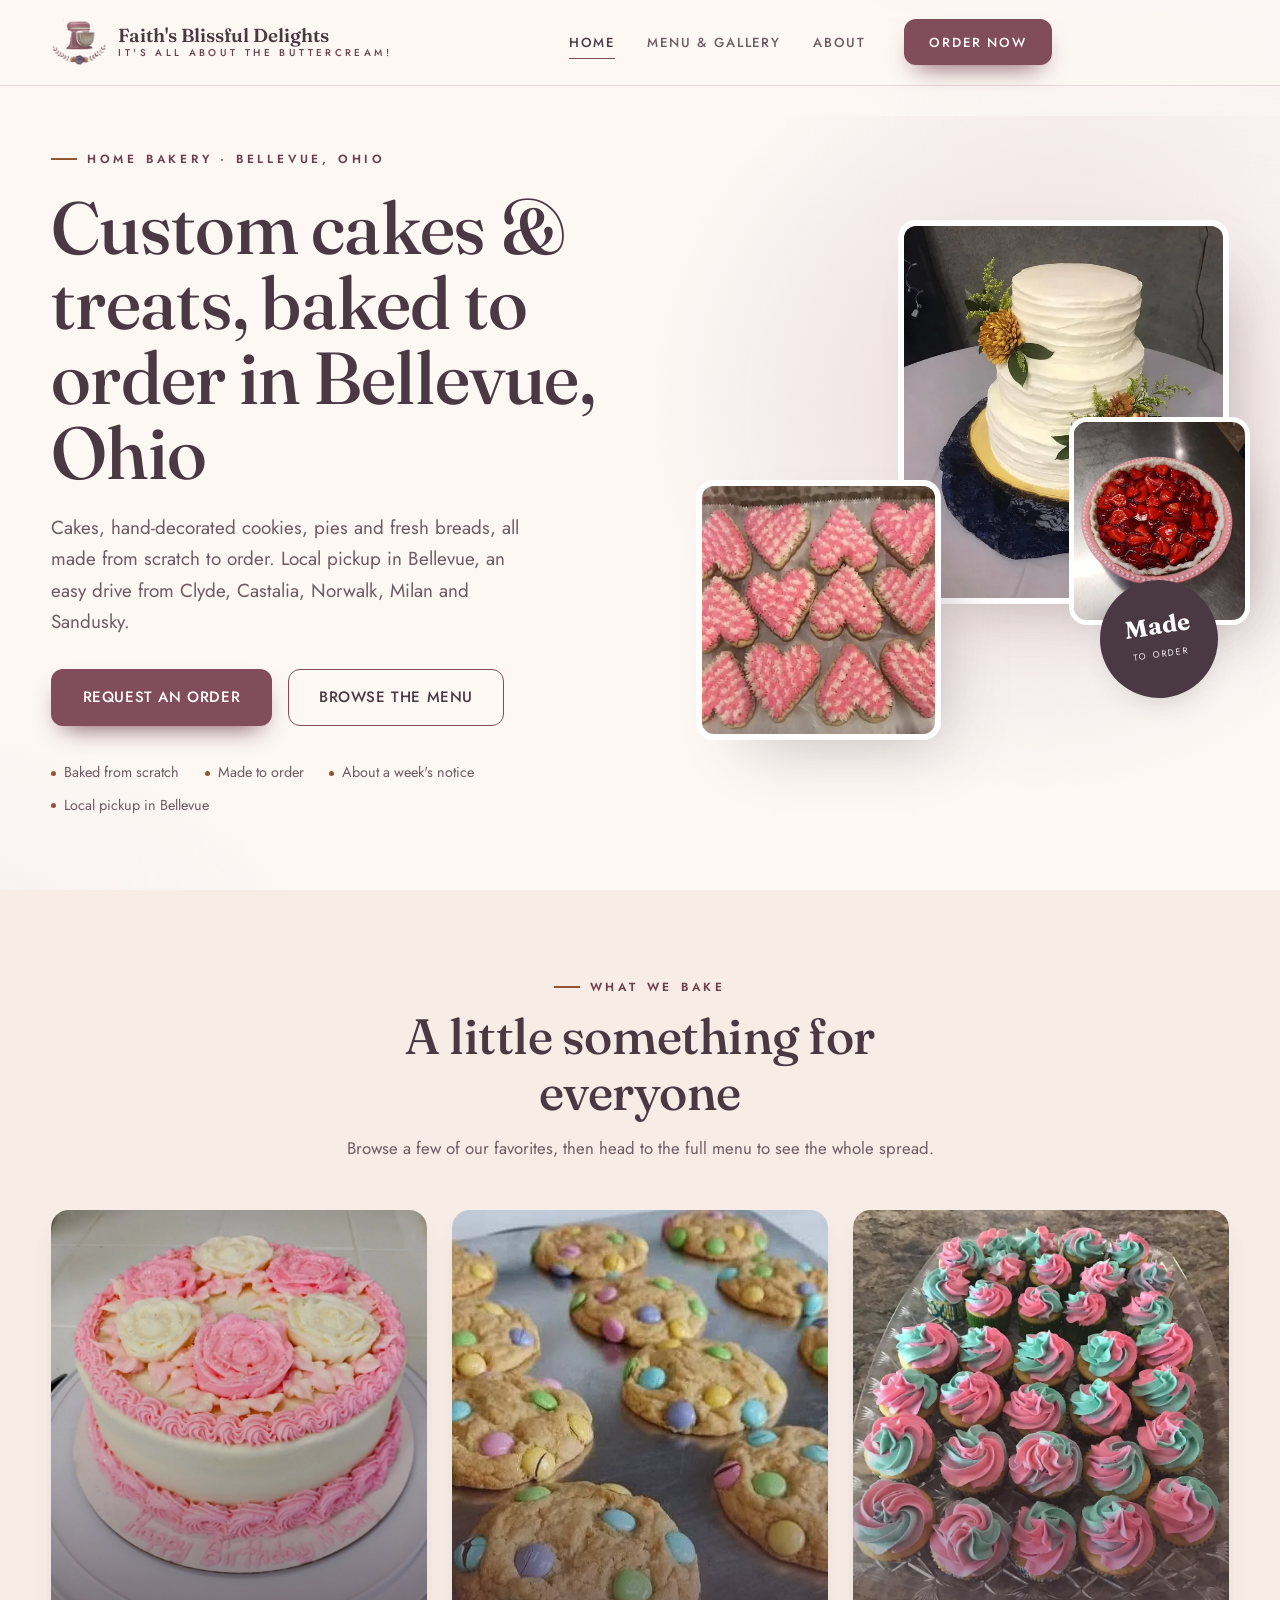
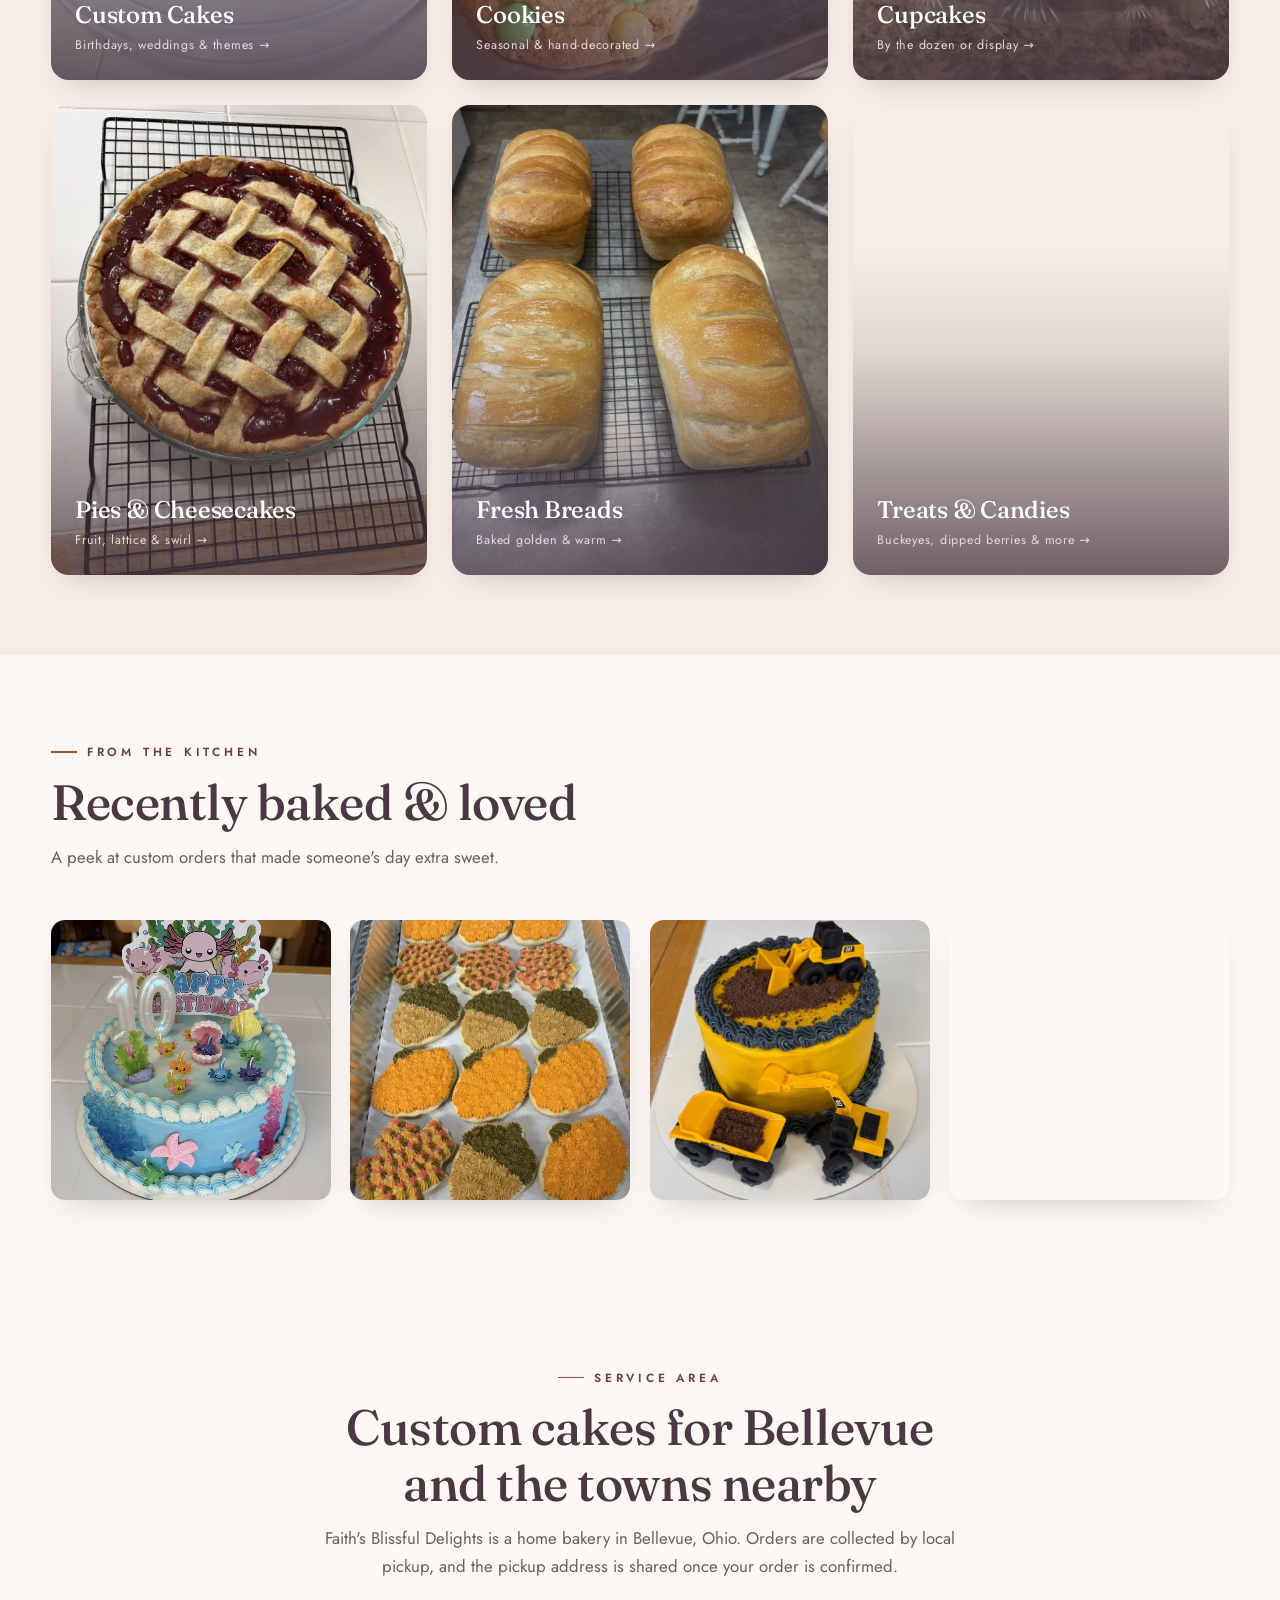
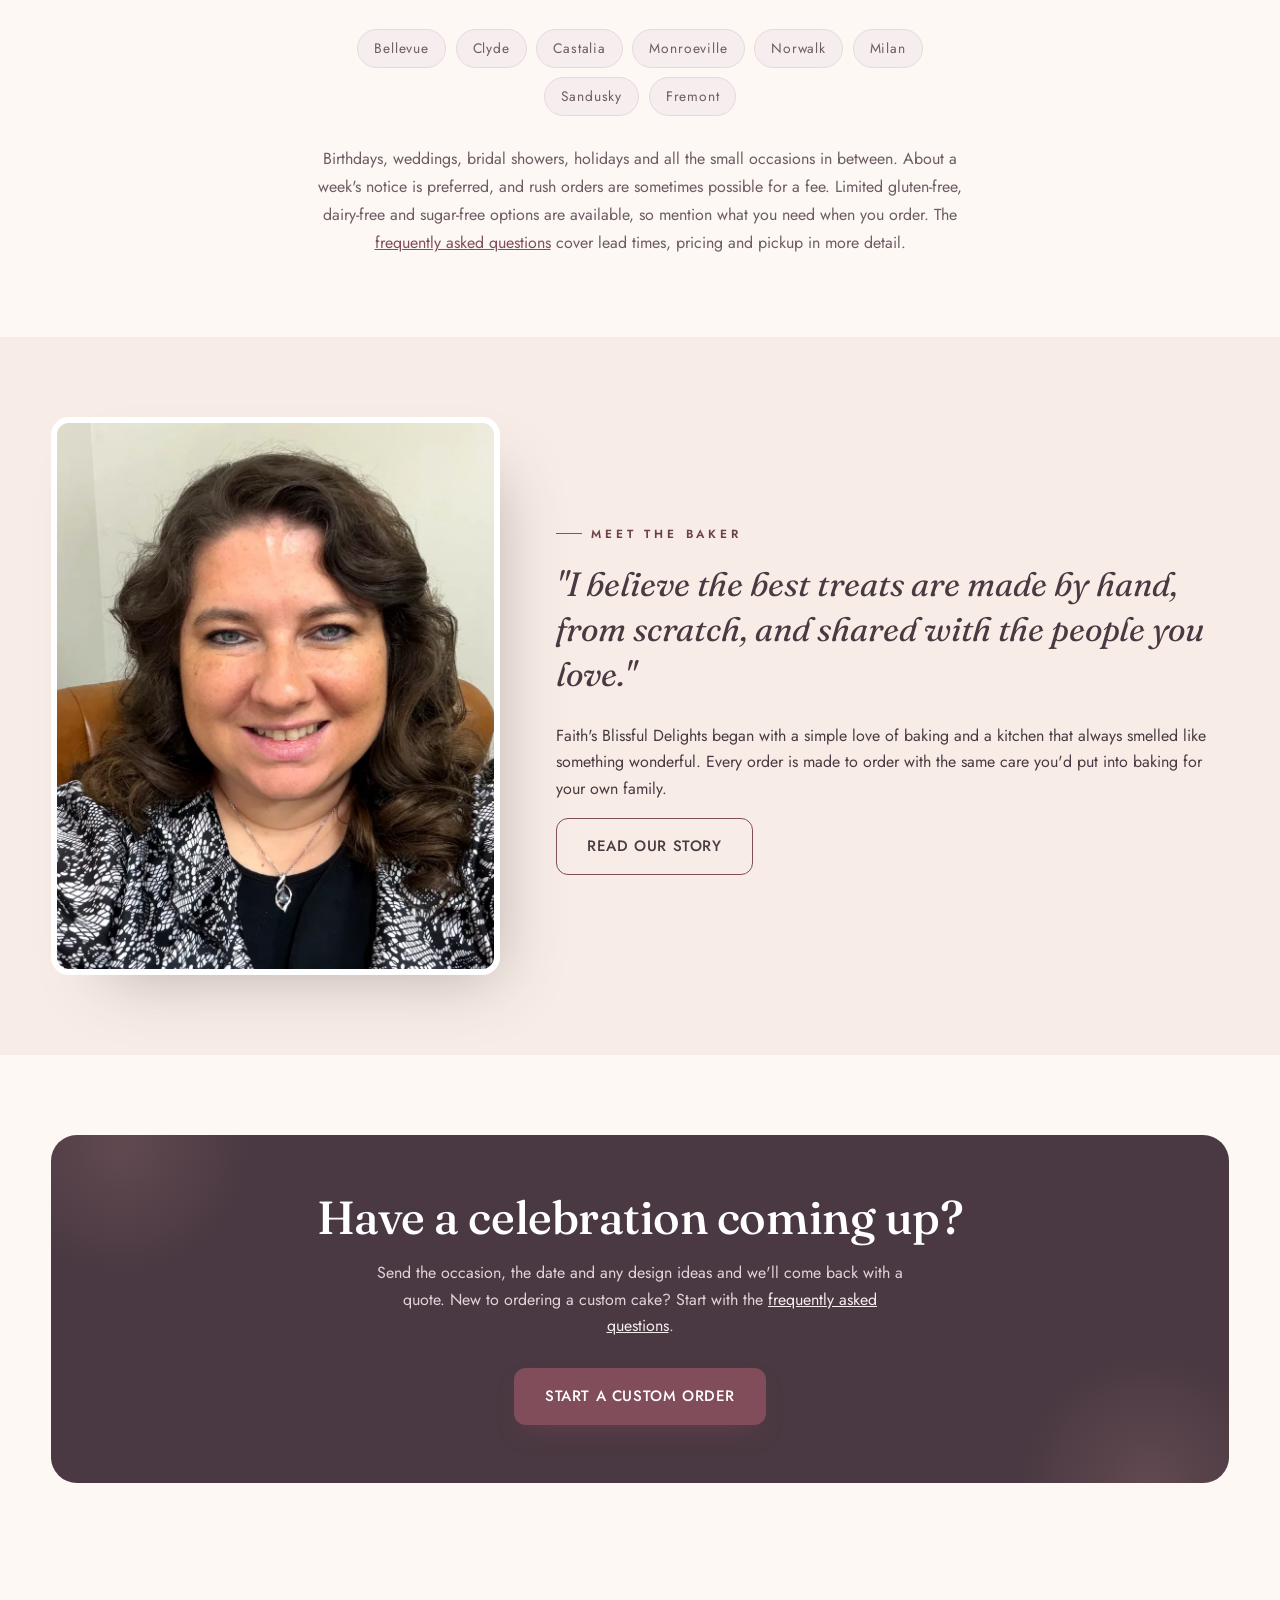
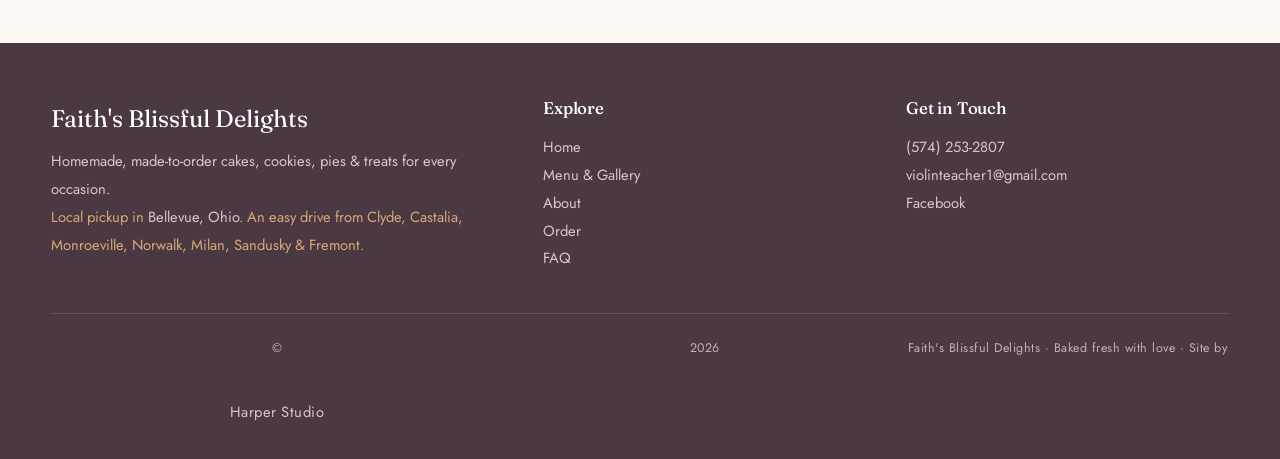
==== commit b8d5390d: "Add a skip link and main landmark so the nav can be bypassed, plus a visible focus style" ====
--- a/index.html
+++ b/index.html
@@ -34,7 +34,7 @@
 <meta name="twitter:description" content="Homemade cakes, cookies, pies & treats baked fresh to order in Bellevue, Ohio.">
 <meta name="twitter:image" content="https://faithsblissfuldelights.com/img/cake-wedding-rustic.jpg">
 <link rel="icon" type="image/png" href="img/favicon.png?v=4">
-<link rel="stylesheet" href="style.css?v=4">
+<link rel="stylesheet" href="style.css?v=5">
 <!-- Canonical business record. Other pages reference this by @id rather than
      repeating it. Deliberately omitted, and this is now settled rather than
      pending: `geo` and any street address stay out permanently. The Google
@@ -211,7 +211,7 @@
 </style>
 </head>
 <body>
-
+<a class="skip-link" href="#main">Skip to content</a>
 <!-- NAV -->
 <header class="nav">
   <div class="wrap">
@@ -229,6 +229,7 @@
   </div>
 </header>
 
+<main id="main">
 <!-- HERO -->
 <section class="hero">
   <div class="wrap">
@@ -349,6 +350,8 @@
 </section>
 
 <!-- FOOTER -->
+</main>
+
 <footer class="footer" id="contact">
   <div class="wrap">
     <div>
--- a/style.css
+++ b/style.css
@@ -250,3 +250,19 @@
 @media (max-width: 640px) {
   .place a { display:inline-block; padding-top:10px; padding-bottom:10px; }
 }
+
+/* ---------- skip link ----------
+   Off-screen until focused, then a real button top-left. Pairs with the
+   <main id="main"> landmark: without both, a keyboard or screen-reader user
+   cannot bypass the header nav on any page (WCAG 2.1 SC 2.4.1, Level A). */
+.skip-link{position:absolute;left:-9999px;top:0;z-index:100;
+  background:#1f1d1b;color:#fff;font-weight:600;font-size:15px;
+  padding:12px 20px;border-radius:0 0 10px 0;text-decoration:none}
+.skip-link:focus{left:0}
+
+/* Visible keyboard focus on every interactive element. Without this the only
+   focus indicator is the browser default, which several themes here suppress
+   via resets. */
+a:focus-visible,button:focus-visible,input:focus-visible,
+textarea:focus-visible,select:focus-visible,summary:focus-visible,
+[tabindex]:focus-visible{outline:3px solid currentColor;outline-offset:2px}
